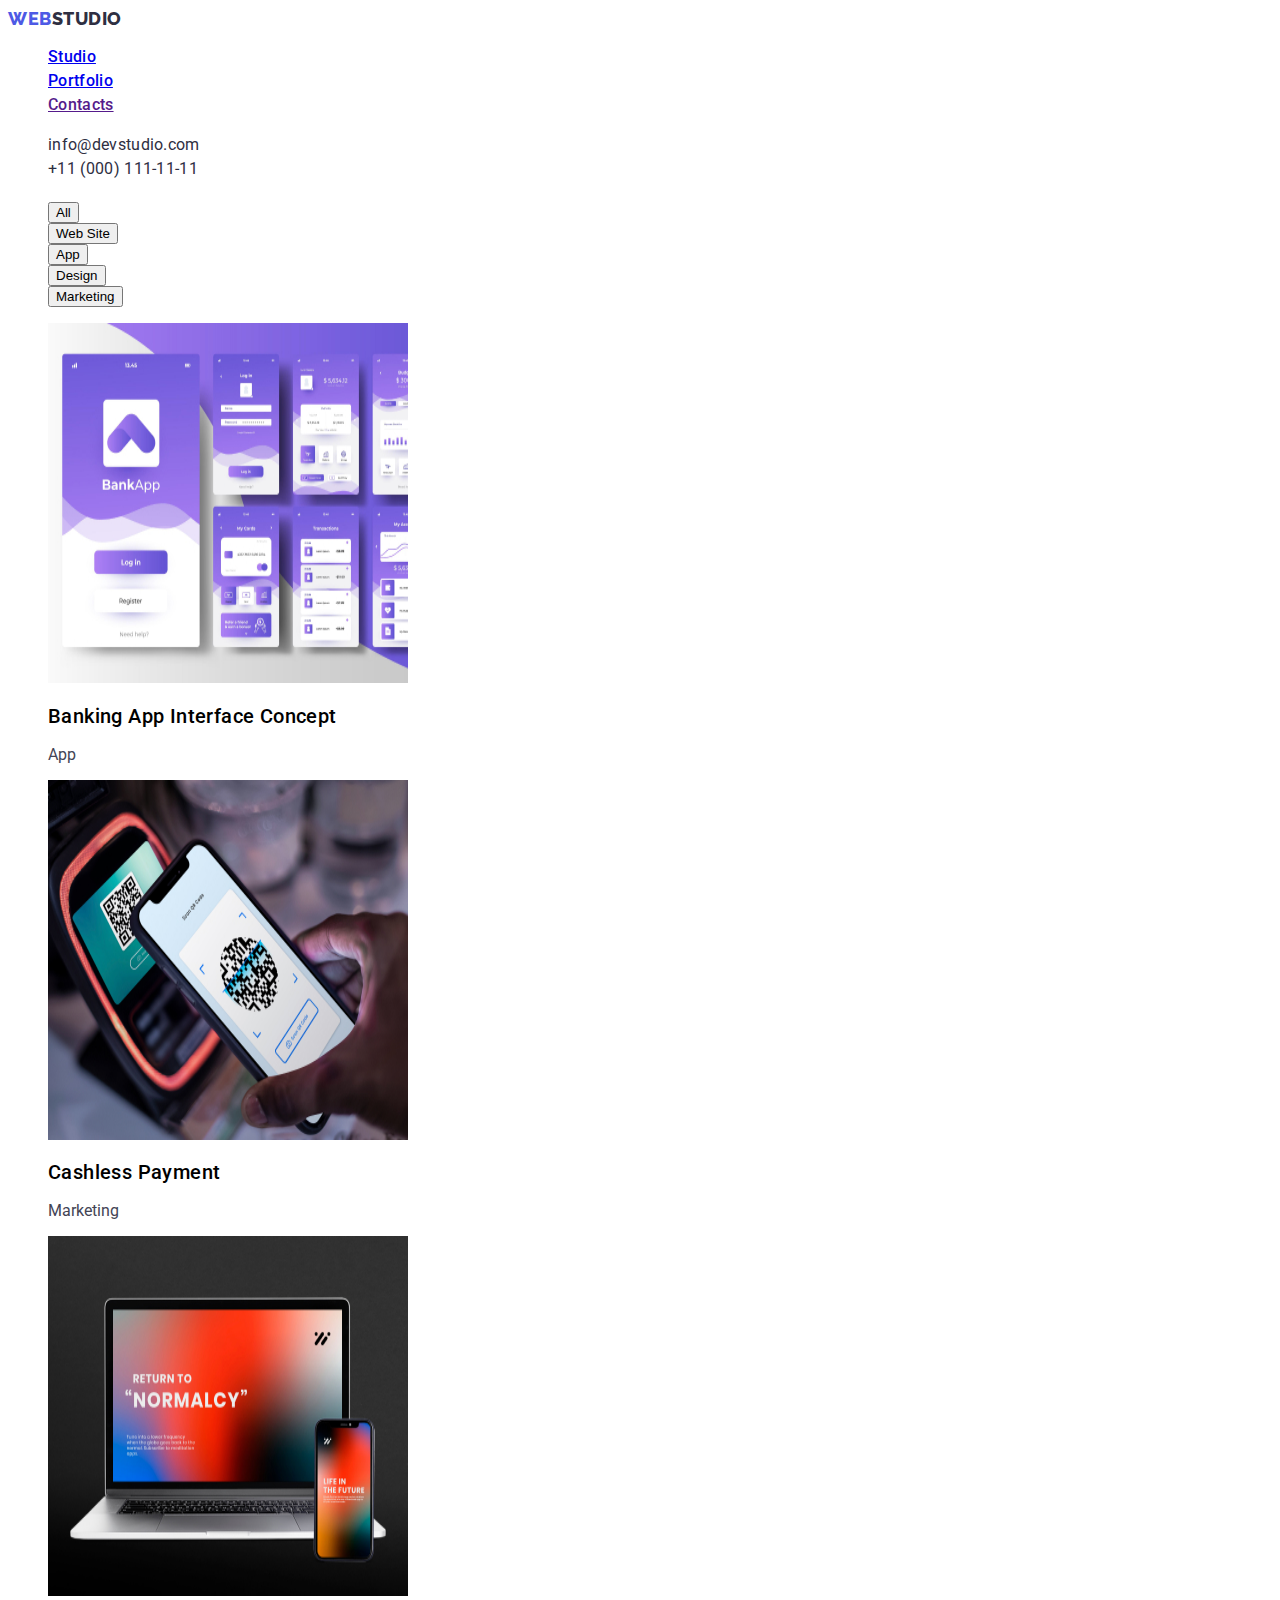
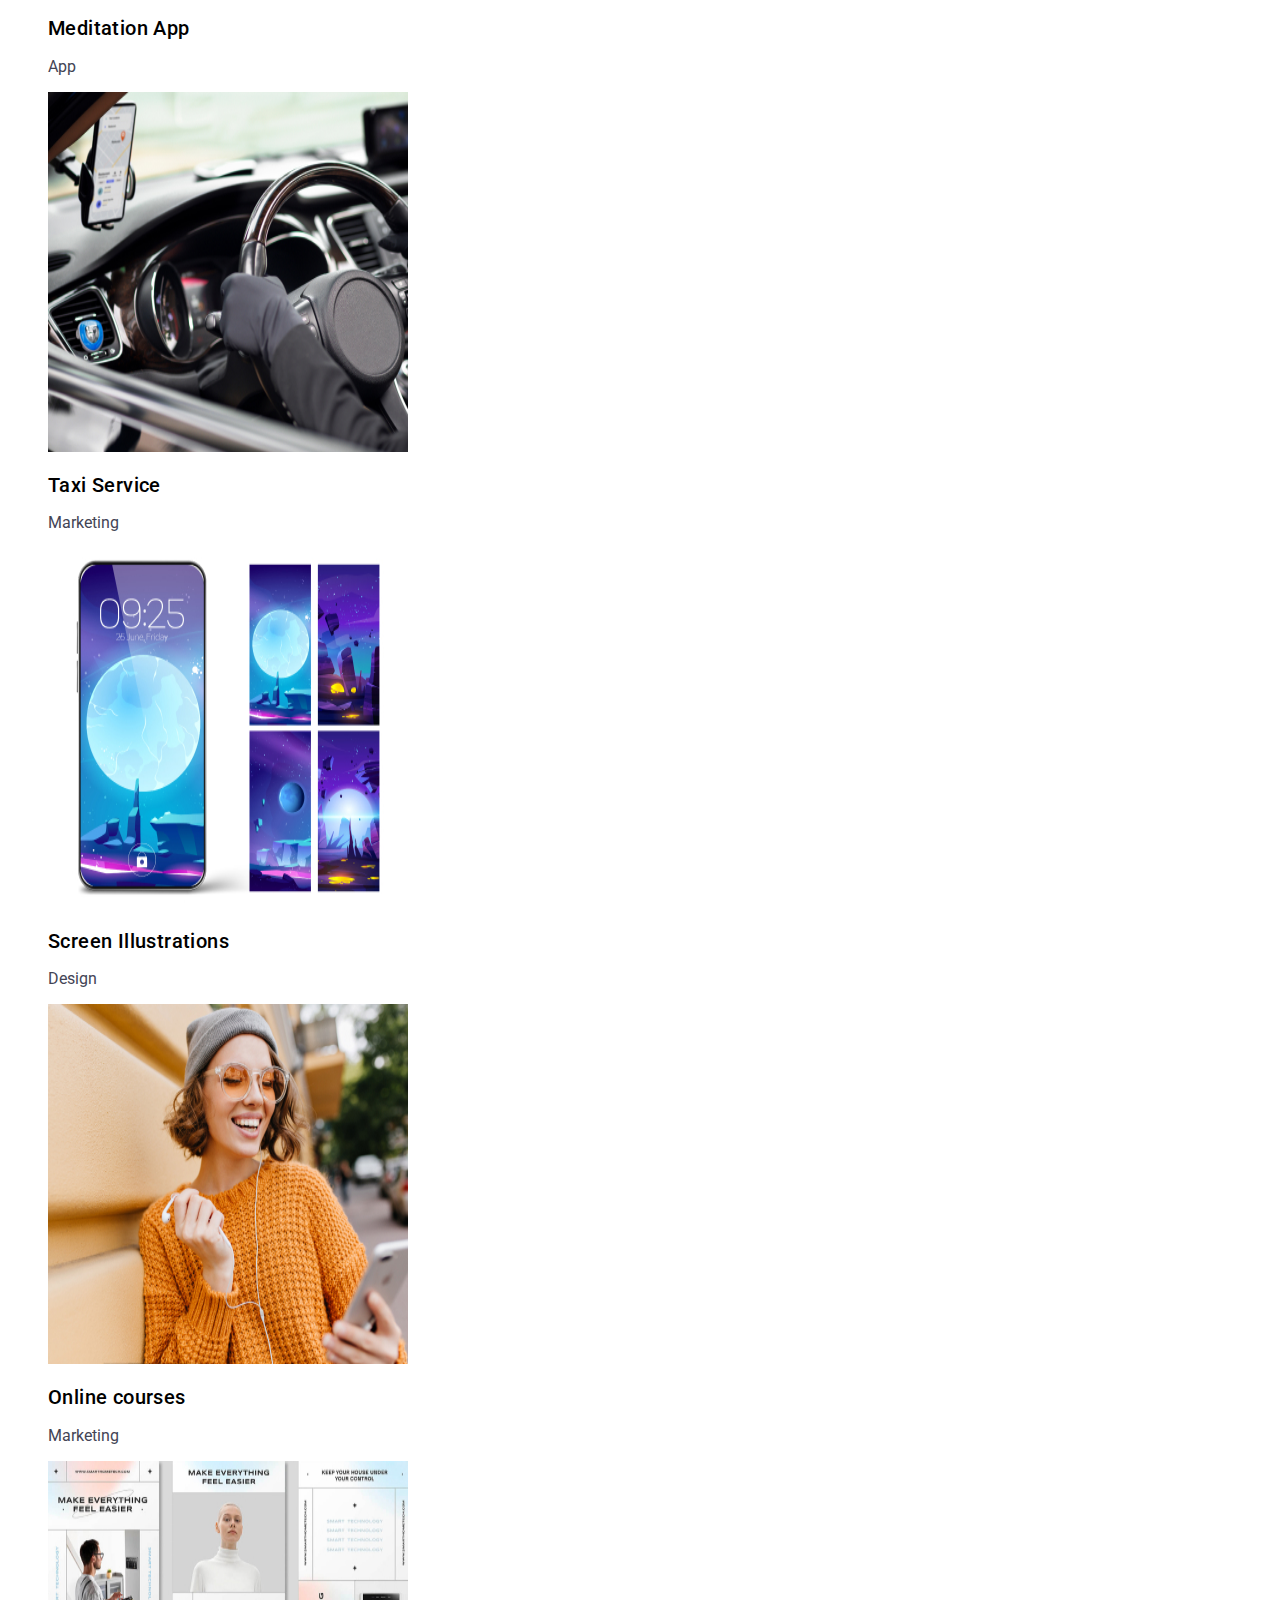
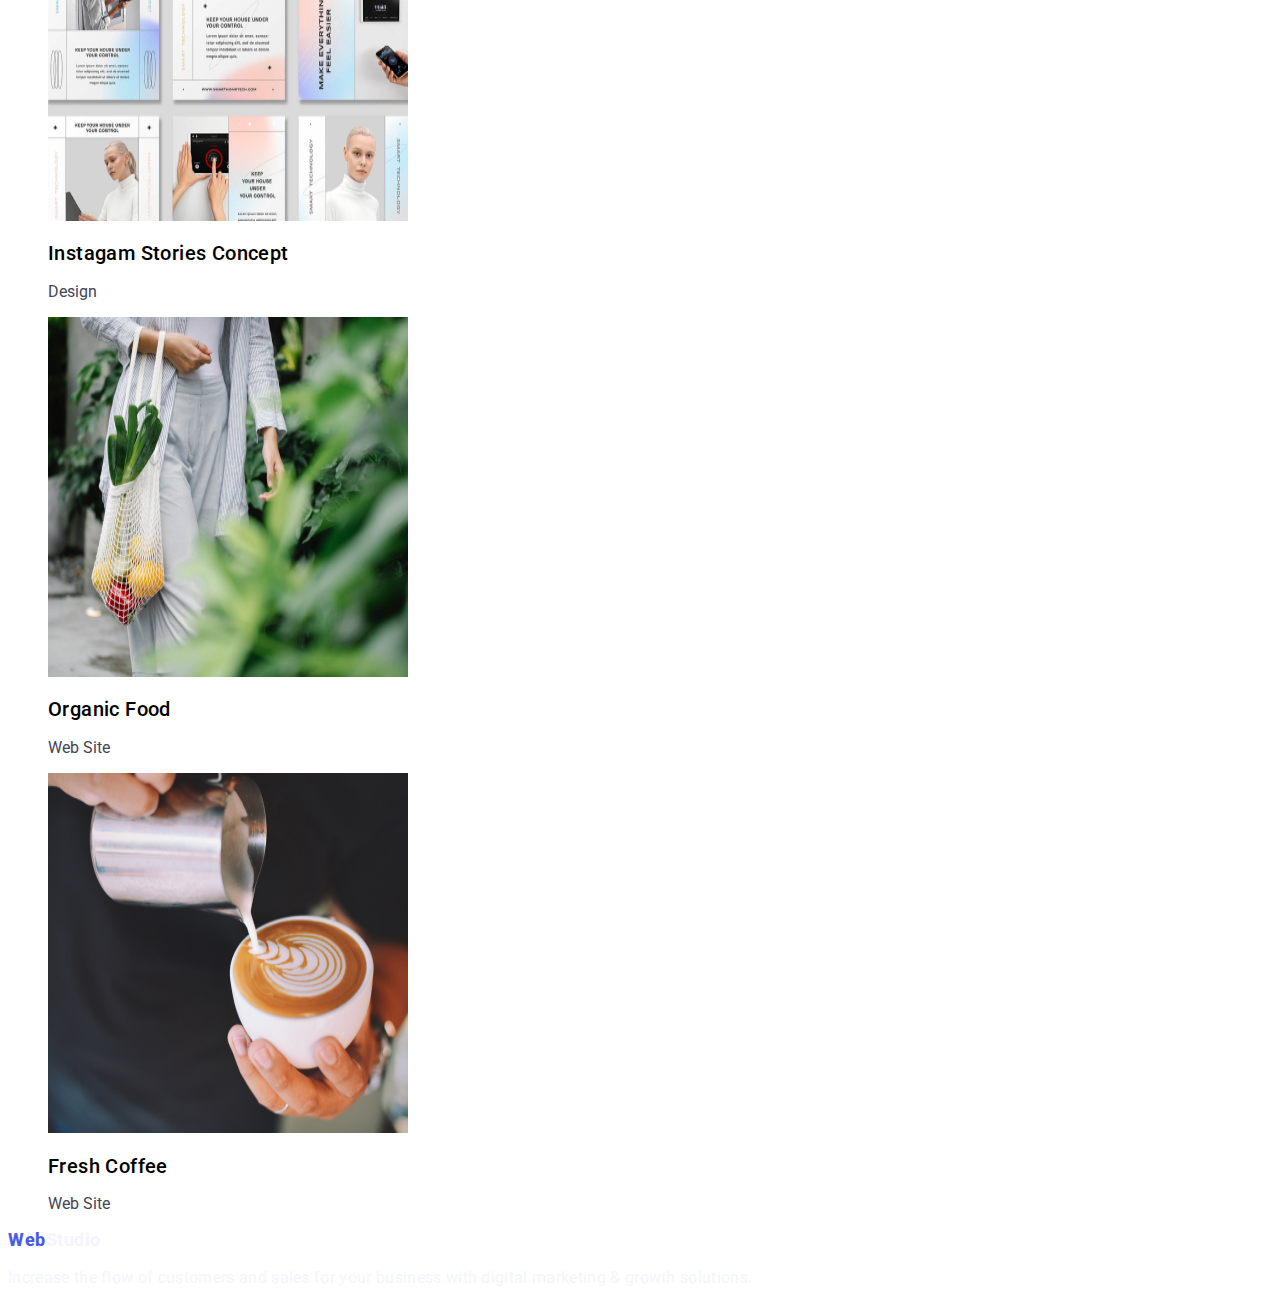
==== portfolio.html @ d0e74f00 "update again" ====
<!DOCTYPE html>
<html lang="en">
  <head>
    <meta charset="UTF-8" />
    <meta http-equiv="X-UA-Compatible" content="IE=edge" />
    <meta name="viewport" content="width=device-width, initial-scale=1.0" />
    <link rel="preconnect" href="https://fonts.googleapis.com" />
    <link rel="preconnect" href="https://fonts.gstatic.com" crossorigin />
    <link rel="preconnect" href="https://fonts.googleapis.com" />
    <link rel="preconnect" href="https://fonts.gstatic.com" crossorigin />
    <link
      href="https://fonts.googleapis.com/css2?family=Raleway:wght@800&family=Roboto:wght@400;500;700&display=swap"
      rel="stylesheet"
    />
    <title>Portfolio</title>
    <link rel="stylesheet" href="./css/styles.css" />
  </head>
  <body>
    <header class="header">
      <nav class="header-navigation-list">
        <a href="./index.html" class="header-logo link"
          >Web<span class="header-logo-web">Studio</span></a
        >
        <ul class="header-menu list">
          <li class="header-menu-item">
            <a class="header-menu-item list" href="./index.html">Studio</a>
          </li>
          <li class="header-menu-item">
            <a class="header-menu-item list" href="./portfolio.html"
              >Portfolio</a
            >
          </li>
          <li class="header-menu-item">
            <a class="header-menu-item list" href="">Contacts</a>
          </li>
        </ul>
      </nav>
      <address class="header-contacts">
        <ul class="header-contacts-item list">
          <li>
            <a
              class="header-contacts-link link"
              href="mailto:info@devstudio.com"
              >info@devstudio.com</a
            >
          </li>
          <li>
            <a class="header-contacts-link link" href="tel:+110001111111"
              >+11 (000) 111-11-11</a
            >
          </li>
        </ul>
      </address>
    </header>

    <main>
      <section>
        <h1 class="filter-title"></h1>
        <ul class="filter-list list">
          <li><button type="button" class="button">All</button></li>
          <li><button type="button" class="button">Web Site</button></li>
          <li><button type="button" class="button">App</button></li>
          <li><button type="button" class="button">Design</button></li>
          <li><button type="button" class="button">Marketing</button></li>
        </ul>
        <ul class="portfolio-list list">
          <li class="portfolio-item">
            <a href="" class="link"></a>
            <img
              src="./images/portfolio_1.jpg"
              alt="Open pages of the bank's app"
              width="360"
              height="360"
              class="portfolio-img"
            />
            <h2 class="portfolio-name">Banking App Interface Concept</h2>
            <p class="portfolio-type">App</p>
          </li>
          <li class="portfolio-item">
            <a href="" class="link"></a>
            <img
              src="./images/portfolio_2.jpg"
              alt="Pay by phone via QR code"
              width="360"
              height="360"
              class="portfolio-img"
            />
            <h2 class="portfolio-name">Cashless Payment</h2>
            <p class="portfolio-type">Marketing</p>
          </li>
          <li class="portfolio-item">
            <a href="" class="link"></a>
            <img
              src="./images/portfolio_3.jpg"
              alt="Open website on a computer and app"
              width="360"
              height="360"
              class="portfolio-img"
            />
            <h2 class="portfolio-name">Meditation App</h2>
            <p class="portfolio-type">App</p>
          </li>
          <li class="portfolio-item">
            <a href="" class="link"></a>
            <img
              src="./images/portfolio_4.jpg"
              alt="Using app at the taxi"
              width="360"
              height="360"
              class="portfolio-img"
            />
            <h2 class="portfolio-name">Taxi Service</h2>
            <p class="portfolio-type">Marketing</p>
          </li>
          <li class="portfolio-item">
            <a href="" class="link"></a>
            <img
              src="./images/portfolio_5.jpg"
              alt="Mobile screen illustrations "
              width="360"
              height="360"
              class="portfolio-img"
            />
            <h2 class="portfolio-name">Screen Illustrations</h2>
            <p class="portfolio-type">Design</p>
          </li>
          <li class="portfolio-item">
            <a href="" class="link"></a>
            <img
              src="./images/portfolio_6.jpg"
              alt="The girl studies online"
              width="360"
              height="360"
              class="portfolio-img"
            />
            <h2 class="portfolio-name">Online courses</h2>
            <p class="portfolio-type">Marketing</p>
          </li>
          <li class="portfolio-item">
            <a href="" class="link"></a>
            <img
              src="./images/portfolio_7.jpg"
              alt="Instagram"
              width="360"
              height="360"
              class="portfolio-img"
            />
            <h2 class="portfolio-name">Instagam Stories Concept</h2>
            <p class="portfolio-type">Design</p>
          </li>
          <li class="portfolio-item">
            <a href="" class="link"></a>
            <img
              src="./images/portfolio_8.jpg"
              alt="Girl with food"
              width="360"
              height="360"
              class="portfolio-img"
            />
            <h2 class="portfolio-name">Organic Food</h2>
            <p class="portfolio-type">Web Site</p>
          </li>
          <li class="portfolio-item">
            <a href="" class="link"></a>
            <img
              src="./images/portfolio_9.jpg"
              alt="Coffee"
              width="360"
              height="360"
              class="portfolio-img"
            />
            <h2 class="portfolio-name">Fresh Coffee</h2>
            <p class="portfolio-type">Web Site</p>
          </li>
        </ul>
      </section>
    </main>

    <footer class="footer">
      <a href="./index.html" class="footer-logo link"
        >Web<span class="footer-logo-web">Studio</span></a
      >
      <p class="footer-text">
        Increase the flow of customers and sales for your business with digital
        marketing & growth solutions.
      </p>
    </footer>
  </body>
</html>
---- css/styles.css ----
:root {
  --dark-color: #2e2f42;
  --text-color: #434455;
  --third-title-color: #f4f4fd;
  --primary-brand-color: #4d5ae5;
  --white-background-color: #ffffff;
  --logo-style: "Raleway", sans-serif;
}

body {
  font-family: "Roboto", sans-serif;
  color: var(--secondary-title-color);
  background-color: var(--white-background-colorbackground-color);
}

ul {
  list-style-type: none;
}

.link {
  text-decoration: none;
}
.list {
  list-style-type: none;
}
/*-------------Header-----------*/

.header-logo {
  font-family: var(--logo-style);
  font-weight: 800;
  font-size: 18px;
  line-height: 1.17;
  letter-spacing: 0.03em;
  text-transform: uppercase;
  color: var(--primary-brand-color);
}

.header-logo-web {
  color: var(--dark-color);
}

.header-contacts {
  font-style: normal;
}

.header-menu {
  font-weight: 500;
  font-size: 16px;
  line-height: 1.5;
  letter-spacing: 0.02em;
  color: var(--dark-color);
}

.header-menu-link {
  font-weight: 500;
  font-size: 16px;
  line-height: 1.5;
  letter-spacing: 0.02em;
  color: var(--main-title-color);
}

.header-menu-link:is(:hover, :focus) {
  color: var(--dark-color);
}

.header-contacts-item {
  font-size: 16px;
  line-height: 1.5;
  letter-spacing: 0.02em;
  color: var(--dark-color);
}

.header-contacts-link {
  color: var(--dark-color);
}

/*----------------Hero-----------------*/

.hero-title {
  font-weight: 700;
  font-size: 56px;
  line-height: 1.07;
  letter-spacing: 0.02em;
  color: var(--white-background-color);
}

.hero-btn {
  button:is(:hover, :focus, :active) {
    font-family: inherit;
    font-style: normal;
    font-weight: 700;
    font-size: 56px;
    line-height: 1.07;
    color: var(--white--background-color);
    letter-spacing: 0.02em;
    cursor: pointer;
  }
}

/*----------------Business-----------------*/

.business-info-strategy {
  font-weight: 500;
  font-size: 20px;
  line-height: 1.2;
  letter-spacing: 0.02em;
  color: var(--dark-color);
}

.business-info-idea {
  font-weight: 400;
  font-size: 16px;
  line-height: 1.5;
  letter-spacing: 0.02em;
  color: var(--text-color);
}

/*------------------Our job------------------*/
.our-job-title {
  font-weight: 700;
  font-size: 36px;
  line-height: 1.1;
  letter-spacing: 0.02em;
  color: var(--dark-color);
}

/*-----------------Team------------------*/

.team-title {
  font-weight: 700;
  font-size: 36px;
  line-height: 1.1;
  letter-spacing: 0.02em;
  color: var(--dark-color);
}

.team-title-list {
}

.team-title-item {
}
/*-----------------Employee---------------*/

.employee {
  font-weight: 500;
  font-size: 20px;
  line-height: 1.2;
  letter-spacing: 0.02em;
  color: var(--dark-color);
}

.employee-job-title {
  font-weight: 400;
  font-size: 16px;
  line-height: 1.5;
  letter-spacing: 0.02em;
  color: var(--text-color);
}

/*----------------Footer--------------*/

.footer {
  background: var(--main-title-color);
}

.footer-logo {
  font-weight: 800;
  font-size: 18px;
  line-height: 1.17;
  letter-spacing: 0.03em;
  color: var(--primary-brand-color);
}
.footer-logo-web {
  font-weight: 800;
  font-size: 18px;
  line-height: 1.17;
  letter-spacing: 0.03em;
  color: var(--third-title-color);
}
.footer-text {
  font-family: inherit;
  font-style: normal;
  font-weight: 400;
  font-size: 16px;
  line-height: 1.5;
  letter-spacing: 0.02em;
  color: var(--third-title-color);
}

/* -------------Main-----------*/

.button:is(:hover, :focus, :active) {
  font-family: inherit;
  font-style: normal;
  font-weight: 500;
  font-size: 16px;
  line-height: 1.5;
  color: var(--secondary-title-color);
  cursor: pointer;
}

.portfolio-name {
  font-weight: 500;
  font-size: 20px;
  line-height: 1.2;
  letter-spacing: 0.02em;
  color: var(--main-title-color);
}

.portfolio-type {
  color: #434455;
}
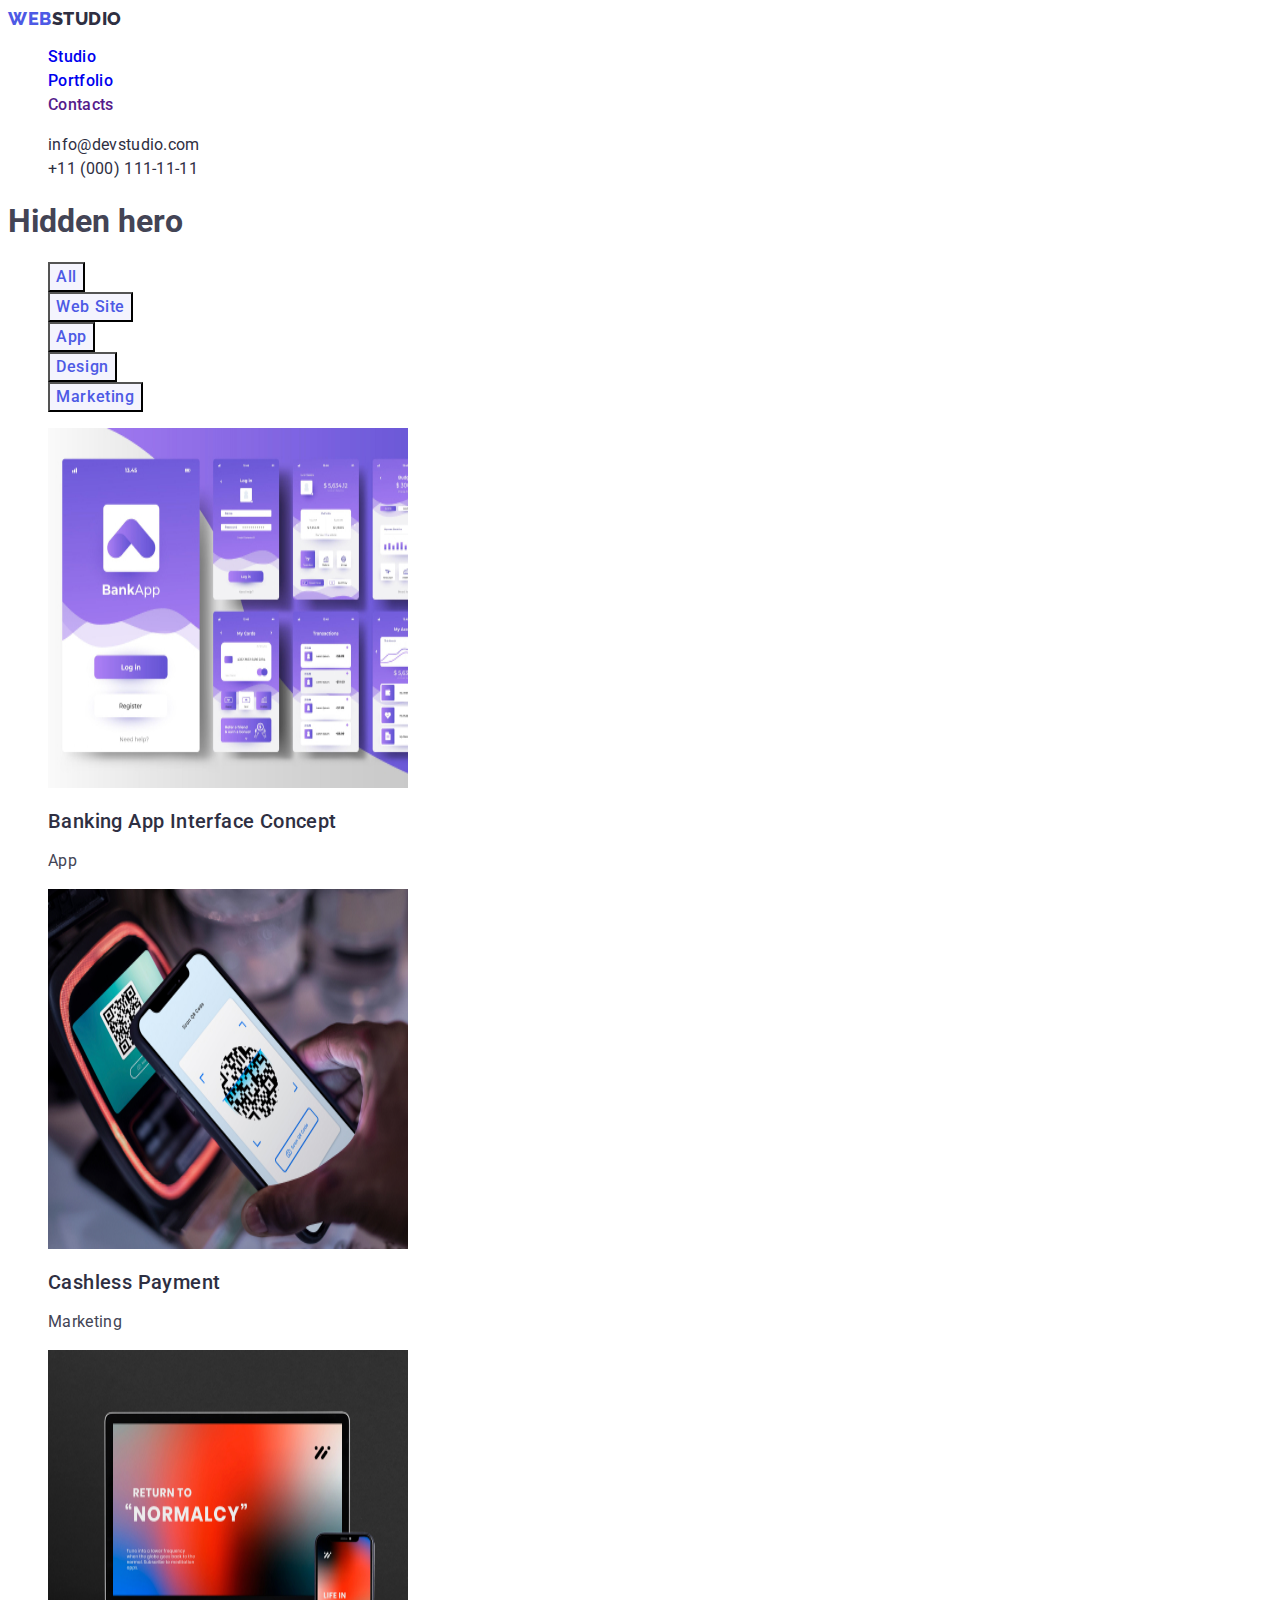
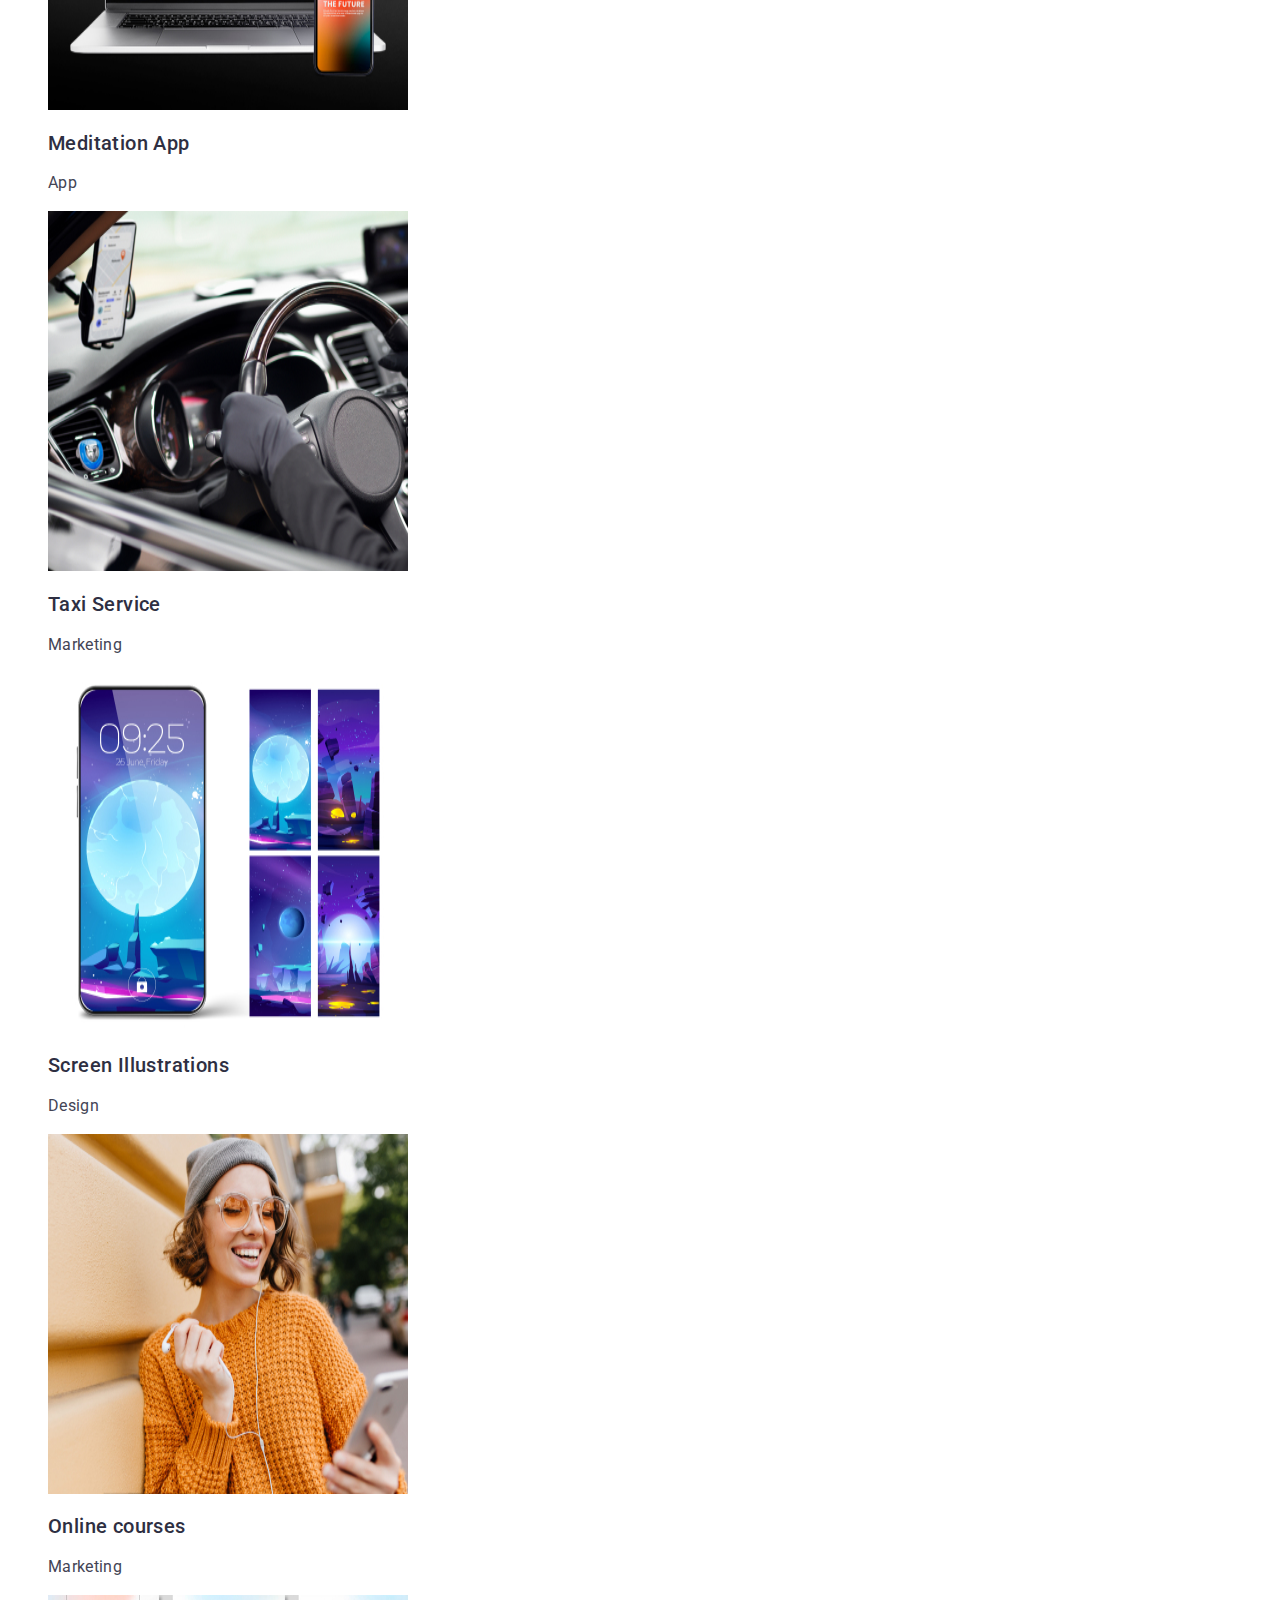
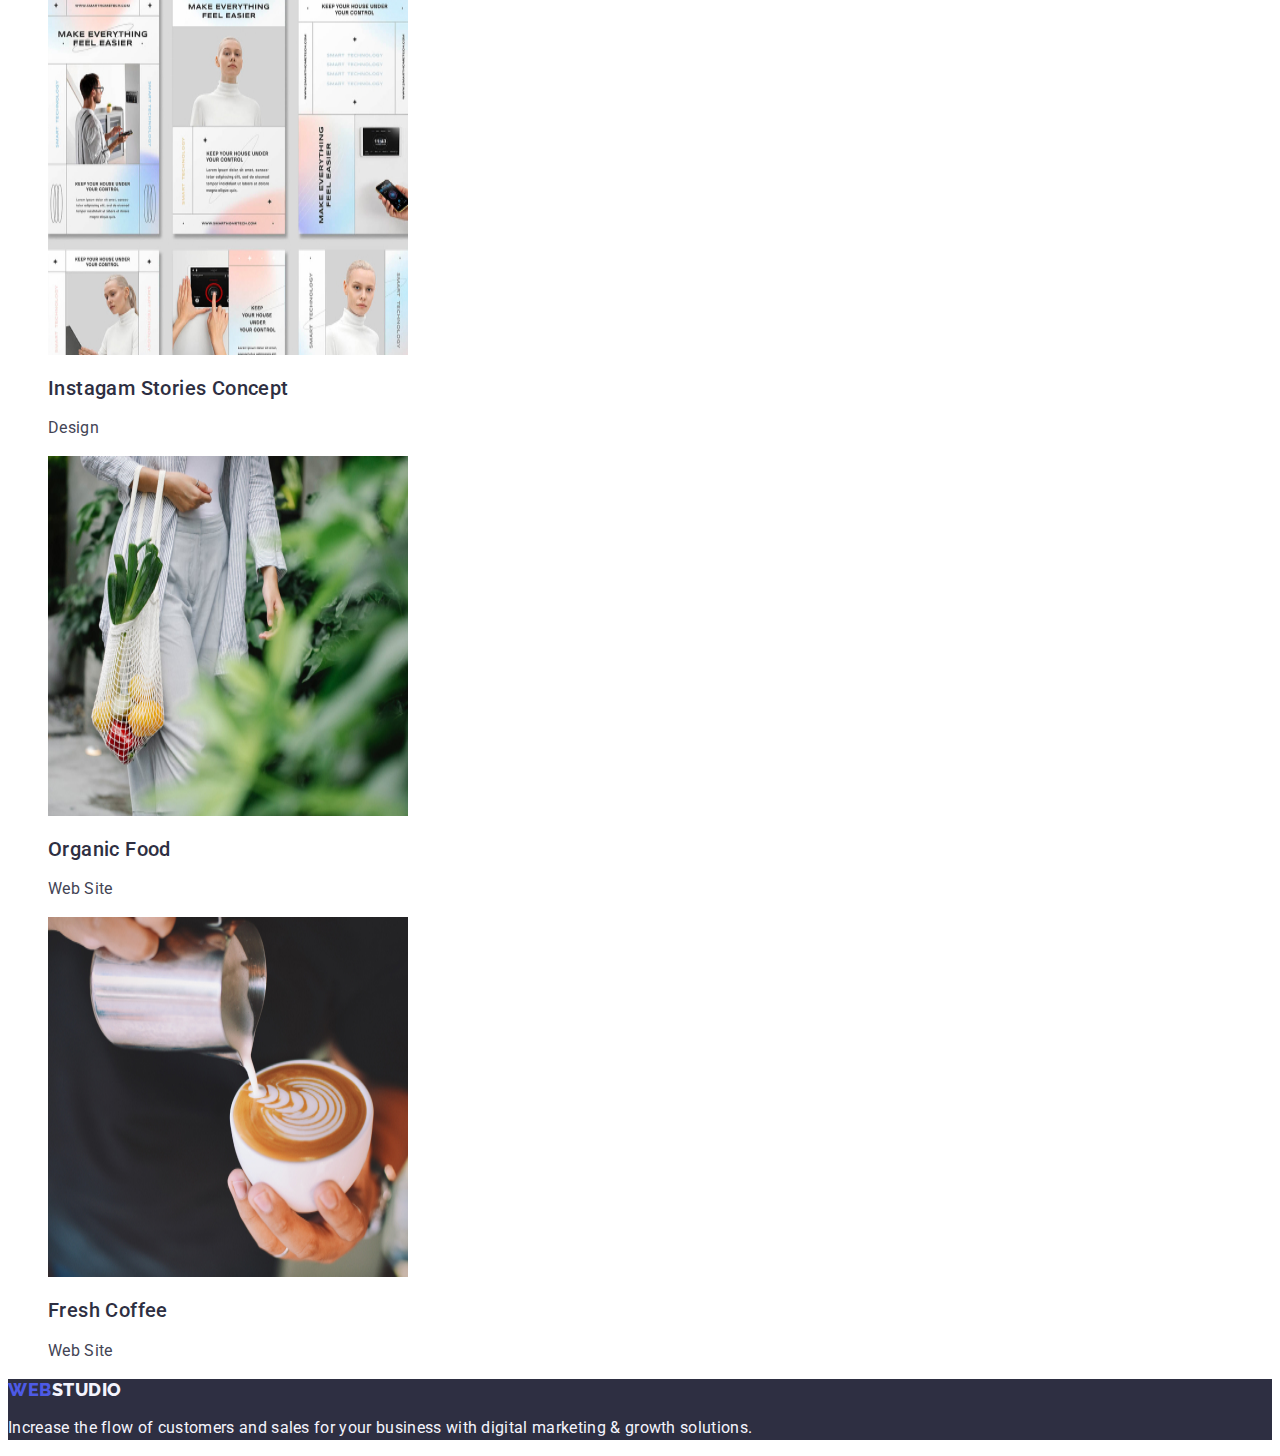
==== commit a73c1478: "update" ====
--- a/portfolio.html
+++ b/portfolio.html
@@ -23,15 +23,15 @@
         >
         <ul class="header-menu list">
           <li class="header-menu-item">
-            <a class="header-menu-item list" href="./index.html">Studio</a>
+            <a class="header-menu-item link" href="./index.html">Studio</a>
           </li>
           <li class="header-menu-item">
-            <a class="header-menu-item list" href="./portfolio.html"
+            <a class="header-menu-item link" href="./portfolio.html"
               >Portfolio</a
             >
           </li>
           <li class="header-menu-item">
-            <a class="header-menu-item list" href="">Contacts</a>
+            <a class="header-menu-item link" href="">Contacts</a>
           </li>
         </ul>
       </nav>
@@ -55,7 +55,7 @@
 
     <main>
       <section>
-        <h1 class="filter-title"></h1>
+        <h1 class="filter-title">Hidden hero</h1>
         <ul class="filter-list list">
           <li><button type="button" class="button">All</button></li>
           <li><button type="button" class="button">Web Site</button></li>
--- a/css/styles.css
+++ b/css/styles.css
@@ -5,12 +5,13 @@
   --primary-brand-color: #4d5ae5;
   --white-background-color: #ffffff;
   --logo-style: "Raleway", sans-serif;
+  --pressed-state: #404bbf;
 }
 
 body {
   font-family: "Roboto", sans-serif;
-  color: var(--secondary-title-color);
-  background-color: var(--white-background-colorbackground-color);
+  color: var(--text-color);
+  background-color: var(--white-background-color);
 }
 
 ul {
@@ -48,7 +49,7 @@
   font-size: 16px;
   line-height: 1.5;
   letter-spacing: 0.02em;
-  color: var(--dark-color);
+  color: var(--text-color);
 }
 
 .header-menu-link {
@@ -57,10 +58,11 @@
   line-height: 1.5;
   letter-spacing: 0.02em;
   color: var(--main-title-color);
+  text-decoration: none;
 }
 
 .header-menu-link:is(:hover, :focus) {
-  color: var(--dark-color);
+  color: var(--pressed-state);
 }
 
 .header-contacts-item {
@@ -81,20 +83,24 @@
   font-size: 56px;
   line-height: 1.07;
   letter-spacing: 0.02em;
-  color: var(--white-background-color);
+  color: var(--dark-color);
+  text-align: center;
 }
 
 .hero-btn {
-  button:is(:hover, :focus, :active) {
-    font-family: inherit;
-    font-style: normal;
-    font-weight: 700;
-    font-size: 56px;
-    line-height: 1.07;
-    color: var(--white--background-color);
-    letter-spacing: 0.02em;
-    cursor: pointer;
-  }
+  font-family: inherit;
+  font-style: normal;
+  font-weight: 500;
+  font-size: 16px;
+  line-height: 1.5;
+  color: var(--white--background-color);
+  letter-spacing: 0.04em;
+  cursor: pointer;
+  background-color: var(--primary-brand-color);
+}
+
+.hero-btnbutton:is(:hover, :focus, :active) {
+  color: var(--pressed-state);
 }
 
 /*----------------Business-----------------*/
@@ -122,19 +128,28 @@
   line-height: 1.1;
   letter-spacing: 0.02em;
   color: var(--dark-color);
+  text-align: center;
+  text-transform: capitalize;
 }
 
 /*-----------------Team------------------*/
+
+.team {
+  background-color: var(--third-title-color);
+}
 
 .team-title {
   font-weight: 700;
   font-size: 36px;
-  line-height: 1.1;
-  letter-spacing: 0.02em;
-  color: var(--dark-color);
+  line-height: 1.11;
+  letter-spacing: 0.02em;
+  color: var(--dark-color);
+  text-align: center;
+  text-transform: capitalize;
 }
 
 .team-title-list {
+  background-color: var(--white-background-color);
 }
 
 .team-title-item {
@@ -160,15 +175,17 @@
 /*----------------Footer--------------*/
 
 .footer {
-  background: var(--main-title-color);
+  background: var(--dark-color);
 }
 
 .footer-logo {
+  font-family: "Raleway", sans-serif;
   font-weight: 800;
   font-size: 18px;
   line-height: 1.17;
   letter-spacing: 0.03em;
   color: var(--primary-brand-color);
+  text-transform: uppercase;
 }
 .footer-logo-web {
   font-weight: 800;
@@ -189,14 +206,21 @@
 
 /* -------------Main-----------*/
 
+.button {
+  font-family: inherit;
+  font-style: normal;
+  font-weight: 500;
+  font-size: 16px;
+  line-height: 1.5;
+  letter-spacing: 0.04em;
+  color: var(--primary-brand-color);
+  cursor: pointer;
+  background-color: var(--third-title-color);
+}
+
 .button:is(:hover, :focus, :active) {
-  font-family: inherit;
-  font-style: normal;
-  font-weight: 500;
-  font-size: 16px;
-  line-height: 1.5;
-  color: var(--secondary-title-color);
-  cursor: pointer;
+  color: var(--white-background-color);
+  background-color: var(--pressed-state);
 }
 
 .portfolio-name {
@@ -204,9 +228,12 @@
   font-size: 20px;
   line-height: 1.2;
   letter-spacing: 0.02em;
-  color: var(--main-title-color);
+  color: var(--dark-color);
 }
 
 .portfolio-type {
-  color: #434455;
-}
+  font-size: 16px;
+  line-height: 1.5;
+  letter-spacing: 0.02em;
+  color: var(--text-color);
+}
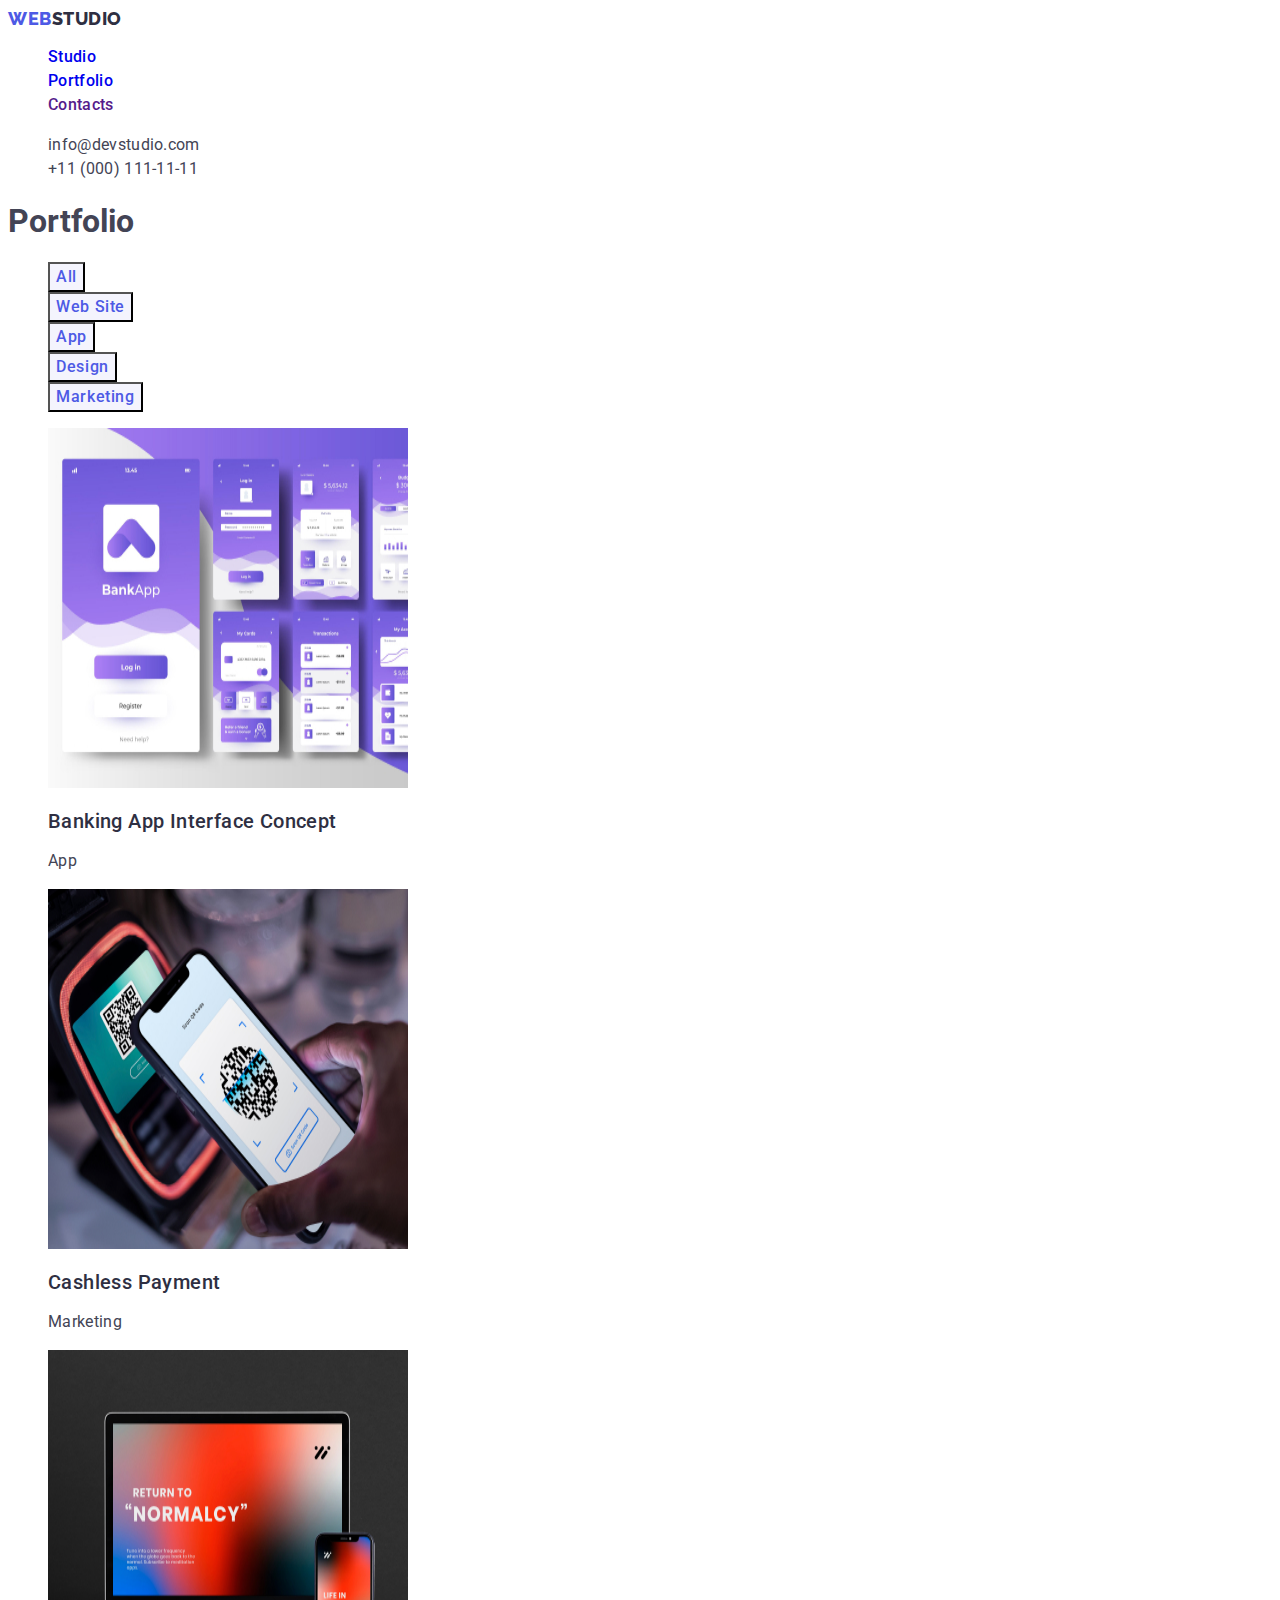
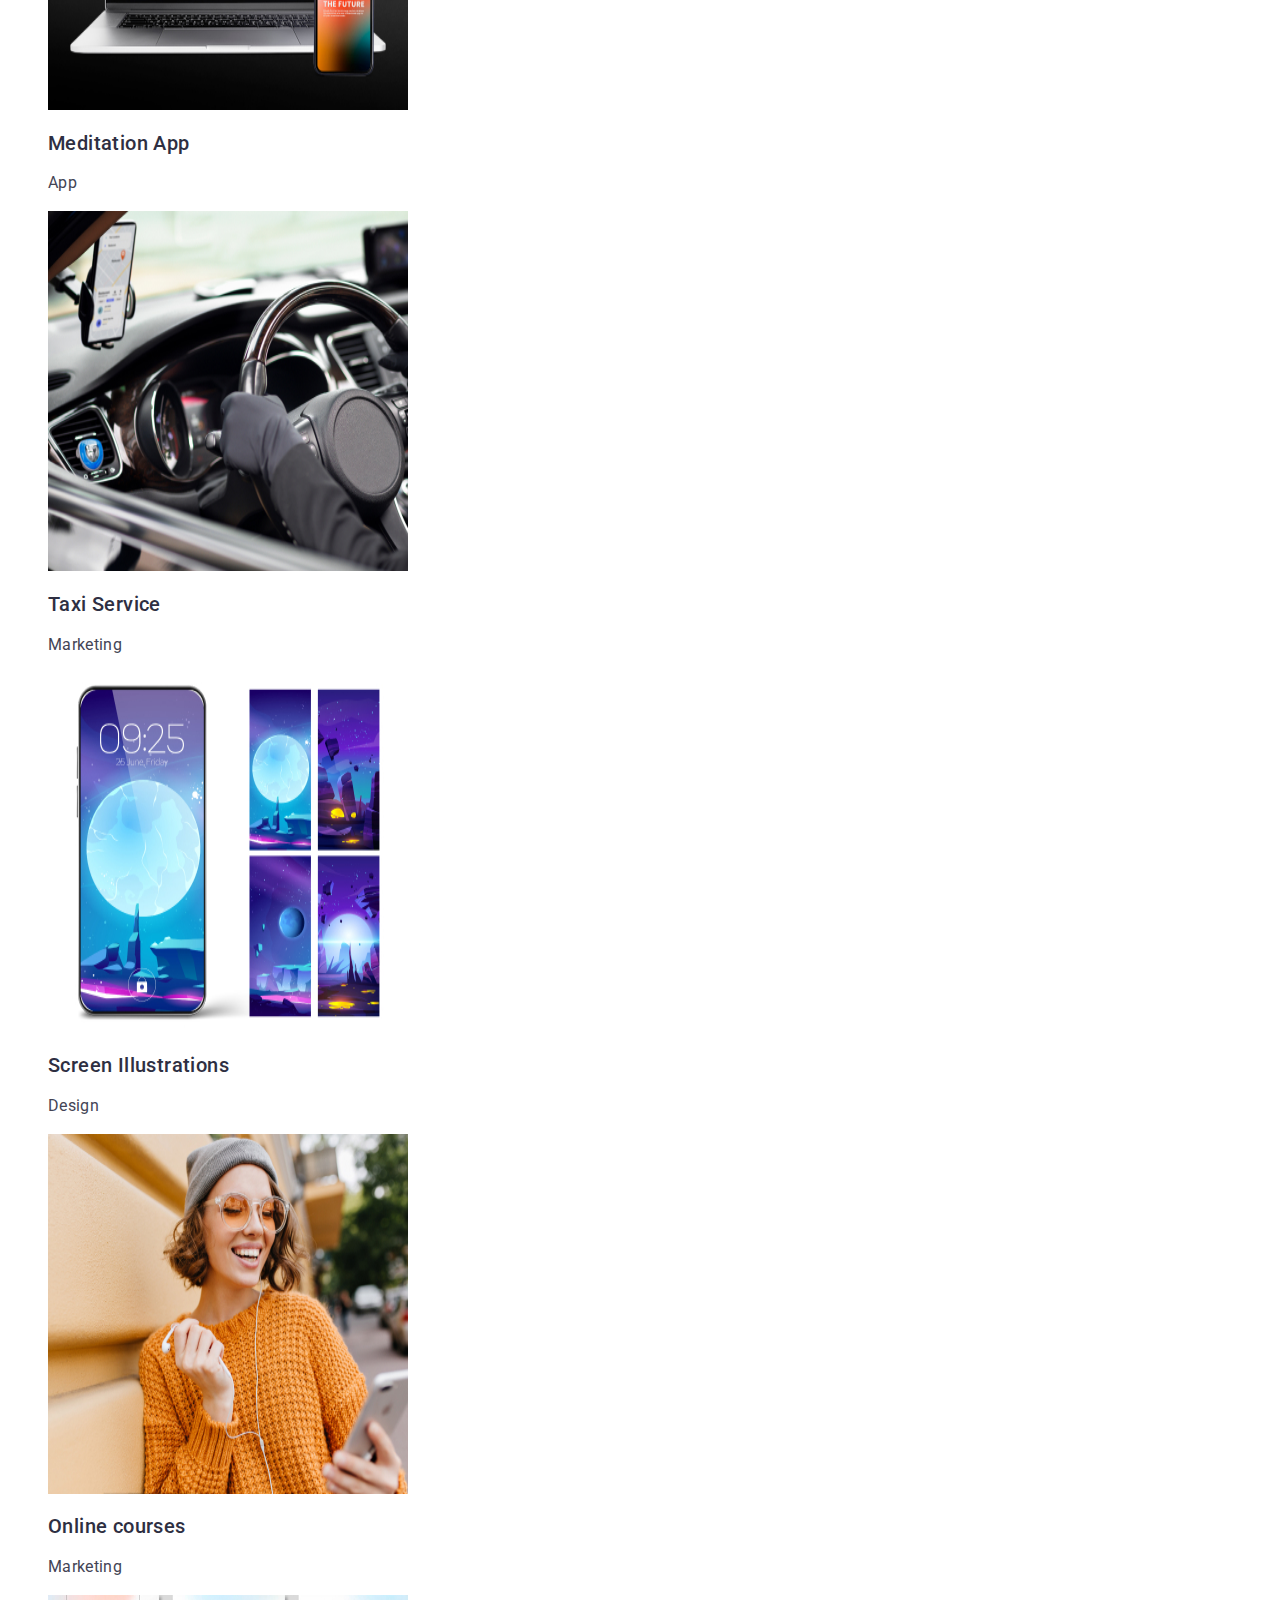
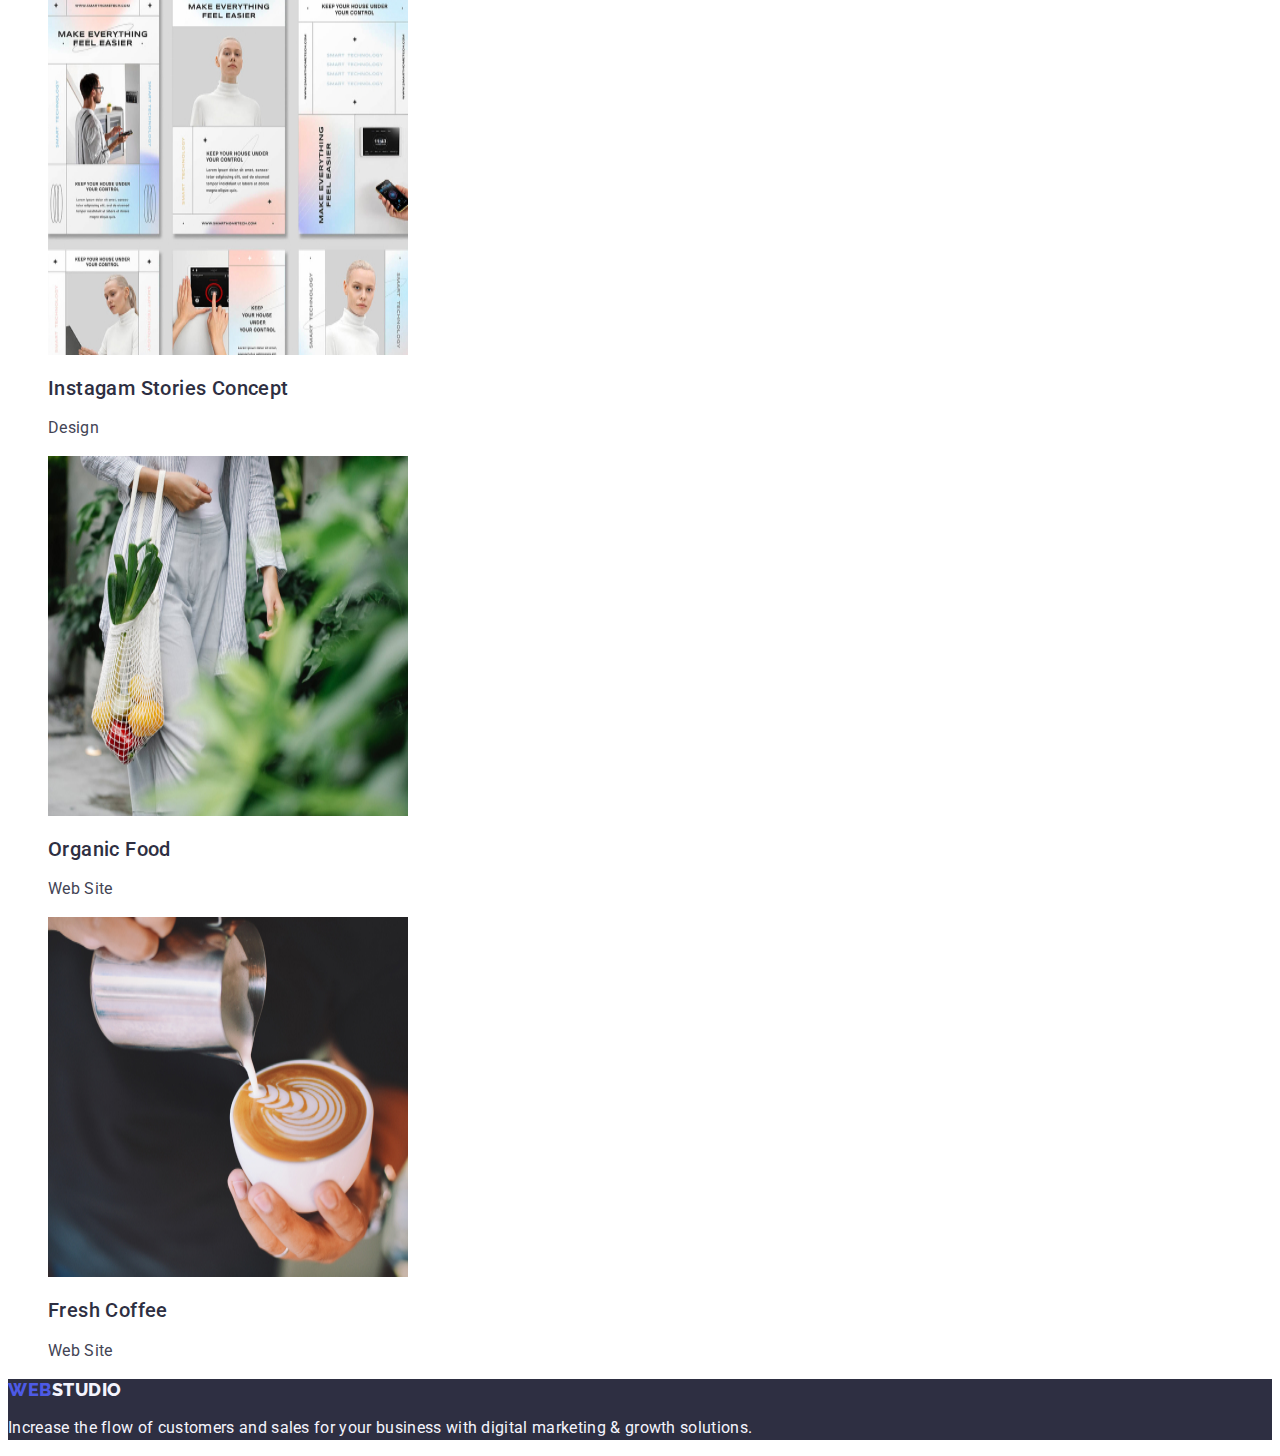
==== commit f598a53f: "update" ====
--- a/portfolio.html
+++ b/portfolio.html
@@ -55,7 +55,7 @@
 
     <main>
       <section>
-        <h1 class="filter-title">Hidden hero</h1>
+        <h1 class="filter-title">Portfolio</h1>
         <ul class="filter-list list">
           <li><button type="button" class="button">All</button></li>
           <li><button type="button" class="button">Web Site</button></li>
@@ -65,112 +65,121 @@
         </ul>
         <ul class="portfolio-list list">
           <li class="portfolio-item">
-            <a href="" class="link"></a>
-            <img
-              src="./images/portfolio_1.jpg"
-              alt="Open pages of the bank's app"
-              width="360"
-              height="360"
-              class="portfolio-img"
-            />
-            <h2 class="portfolio-name">Banking App Interface Concept</h2>
-            <p class="portfolio-type">App</p>
+            <a href="" class="link">
+              <img
+                src="./images/portfolio_1.jpg"
+                alt="Open pages of the bank's app"
+                width="360"
+                height="360"
+                class="portfolio-img"
+              />
+              <h2 class="portfolio-name">Banking App Interface Concept</h2>
+              <p class="portfolio-type">App</p>
+            </a>
           </li>
           <li class="portfolio-item">
-            <a href="" class="link"></a>
-            <img
-              src="./images/portfolio_2.jpg"
-              alt="Pay by phone via QR code"
-              width="360"
-              height="360"
-              class="portfolio-img"
-            />
-            <h2 class="portfolio-name">Cashless Payment</h2>
-            <p class="portfolio-type">Marketing</p>
+            <a href="" class="link">
+              <img
+                src="./images/portfolio_2.jpg"
+                alt="Pay by phone via QR code"
+                width="360"
+                height="360"
+                class="portfolio-img"
+              />
+              <h2 class="portfolio-name">Cashless Payment</h2>
+              <p class="portfolio-type">Marketing</p>
+            </a>
           </li>
           <li class="portfolio-item">
-            <a href="" class="link"></a>
-            <img
-              src="./images/portfolio_3.jpg"
-              alt="Open website on a computer and app"
-              width="360"
-              height="360"
-              class="portfolio-img"
-            />
-            <h2 class="portfolio-name">Meditation App</h2>
-            <p class="portfolio-type">App</p>
+            <a href="" class="link">
+              <img
+                src="./images/portfolio_3.jpg"
+                alt="Open website on a computer and app"
+                width="360"
+                height="360"
+                class="portfolio-img"
+              />
+              <h2 class="portfolio-name">Meditation App</h2>
+              <p class="portfolio-type">App</p>
+            </a>
           </li>
           <li class="portfolio-item">
-            <a href="" class="link"></a>
-            <img
-              src="./images/portfolio_4.jpg"
-              alt="Using app at the taxi"
-              width="360"
-              height="360"
-              class="portfolio-img"
-            />
-            <h2 class="portfolio-name">Taxi Service</h2>
-            <p class="portfolio-type">Marketing</p>
+            <a href="" class="link">
+              <img
+                src="./images/portfolio_4.jpg"
+                alt="Using app at the taxi"
+                width="360"
+                height="360"
+                class="portfolio-img"
+              />
+              <h2 class="portfolio-name">Taxi Service</h2>
+              <p class="portfolio-type">Marketing</p>
+            </a>
           </li>
           <li class="portfolio-item">
-            <a href="" class="link"></a>
-            <img
-              src="./images/portfolio_5.jpg"
-              alt="Mobile screen illustrations "
-              width="360"
-              height="360"
-              class="portfolio-img"
-            />
-            <h2 class="portfolio-name">Screen Illustrations</h2>
-            <p class="portfolio-type">Design</p>
+            <a href="" class="link">
+              <img
+                src="./images/portfolio_5.jpg"
+                alt="Mobile screen illustrations "
+                width="360"
+                height="360"
+                class="portfolio-img"
+              />
+              <h2 class="portfolio-name">Screen Illustrations</h2>
+              <p class="portfolio-type">Design</p>
+            </a>
           </li>
           <li class="portfolio-item">
-            <a href="" class="link"></a>
-            <img
-              src="./images/portfolio_6.jpg"
-              alt="The girl studies online"
-              width="360"
-              height="360"
-              class="portfolio-img"
-            />
-            <h2 class="portfolio-name">Online courses</h2>
-            <p class="portfolio-type">Marketing</p>
+            <a href="" class="link">
+              <img
+                src="./images/portfolio_6.jpg"
+                alt="The girl studies online"
+                width="360"
+                height="360"
+                class="portfolio-img"
+              />
+              <h2 class="portfolio-name">Online courses</h2>
+              <p class="portfolio-type">Marketing</p>
+            </a>
           </li>
           <li class="portfolio-item">
-            <a href="" class="link"></a>
-            <img
-              src="./images/portfolio_7.jpg"
-              alt="Instagram"
-              width="360"
-              height="360"
-              class="portfolio-img"
-            />
-            <h2 class="portfolio-name">Instagam Stories Concept</h2>
-            <p class="portfolio-type">Design</p>
+            <a href="" class="link">
+              <img
+                src="./images/portfolio_7.jpg"
+                alt="Instagram"
+                width="360"
+                height="360"
+                class="portfolio-img"
+              />
+              <h2 class="portfolio-name">Instagam Stories Concept</h2>
+              <p class="portfolio-type">Design</p>
+            </a>
           </li>
           <li class="portfolio-item">
-            <a href="" class="link"></a>
-            <img
-              src="./images/portfolio_8.jpg"
-              alt="Girl with food"
-              width="360"
-              height="360"
-              class="portfolio-img"
-            />
-            <h2 class="portfolio-name">Organic Food</h2>
-            <p class="portfolio-type">Web Site</p>
+            <a href="" class="link">
+              <img
+                src="./images/portfolio_8.jpg"
+                alt="Girl with food"
+                width="360"
+                height="360"
+                class="portfolio-img"
+              />
+              <h2 class="portfolio-name">Organic Food</h2>
+              <p class="portfolio-type">Web Site</p>
+            </a>
           </li>
           <li class="portfolio-item">
-            <a href="" class="link"></a>
-            <img
-              src="./images/portfolio_9.jpg"
-              alt="Coffee"
-              width="360"
-              height="360"
-              class="portfolio-img"
-            />
-            <h2 class="portfolio-name">Fresh Coffee</h2>
-            <p class="portfolio-type">Web Site</p>
+            <a href="" class="link">
+              <img
+                src="./images/portfolio_9.jpg"
+                alt="Coffee"
+                width="360"
+                height="360"
+                class="portfolio-img"
+              />
+              <h2 class="portfolio-name">Fresh Coffee</h2>
+              <p class="portfolio-type">Web Site</p>
+            </a>
           </li>
         </ul>
       </section>
--- a/css/styles.css
+++ b/css/styles.css
@@ -57,7 +57,7 @@
   font-size: 16px;
   line-height: 1.5;
   letter-spacing: 0.02em;
-  color: var(--main-title-color);
+  color: var(--dark-color);
   text-decoration: none;
 }
 
@@ -73,17 +73,21 @@
 }
 
 .header-contacts-link {
-  color: var(--dark-color);
+  color: var(--text-color);
 }
 
 /*----------------Hero-----------------*/
+
+.hero {
+  background-color: var(--dark-color);
+}
 
 .hero-title {
   font-weight: 700;
   font-size: 56px;
   line-height: 1.07;
   letter-spacing: 0.02em;
-  color: var(--dark-color);
+  color: var(--white-background-color);
   text-align: center;
 }
 
@@ -99,7 +103,7 @@
   background-color: var(--primary-brand-color);
 }
 
-.hero-btnbutton:is(:hover, :focus, :active) {
+.hero-btn:is(:hover, :focus, :active) {
   color: var(--pressed-state);
 }
 
@@ -125,7 +129,7 @@
 .our-job-title {
   font-weight: 700;
   font-size: 36px;
-  line-height: 1.1;
+  line-height: 1.11;
   letter-spacing: 0.02em;
   color: var(--dark-color);
   text-align: center;
@@ -148,12 +152,10 @@
   text-transform: capitalize;
 }
 
-.team-title-list {
+.team-title-item {
   background-color: var(--white-background-color);
 }
 
-.team-title-item {
-}
 /*-----------------Employee---------------*/
 
 .employee {
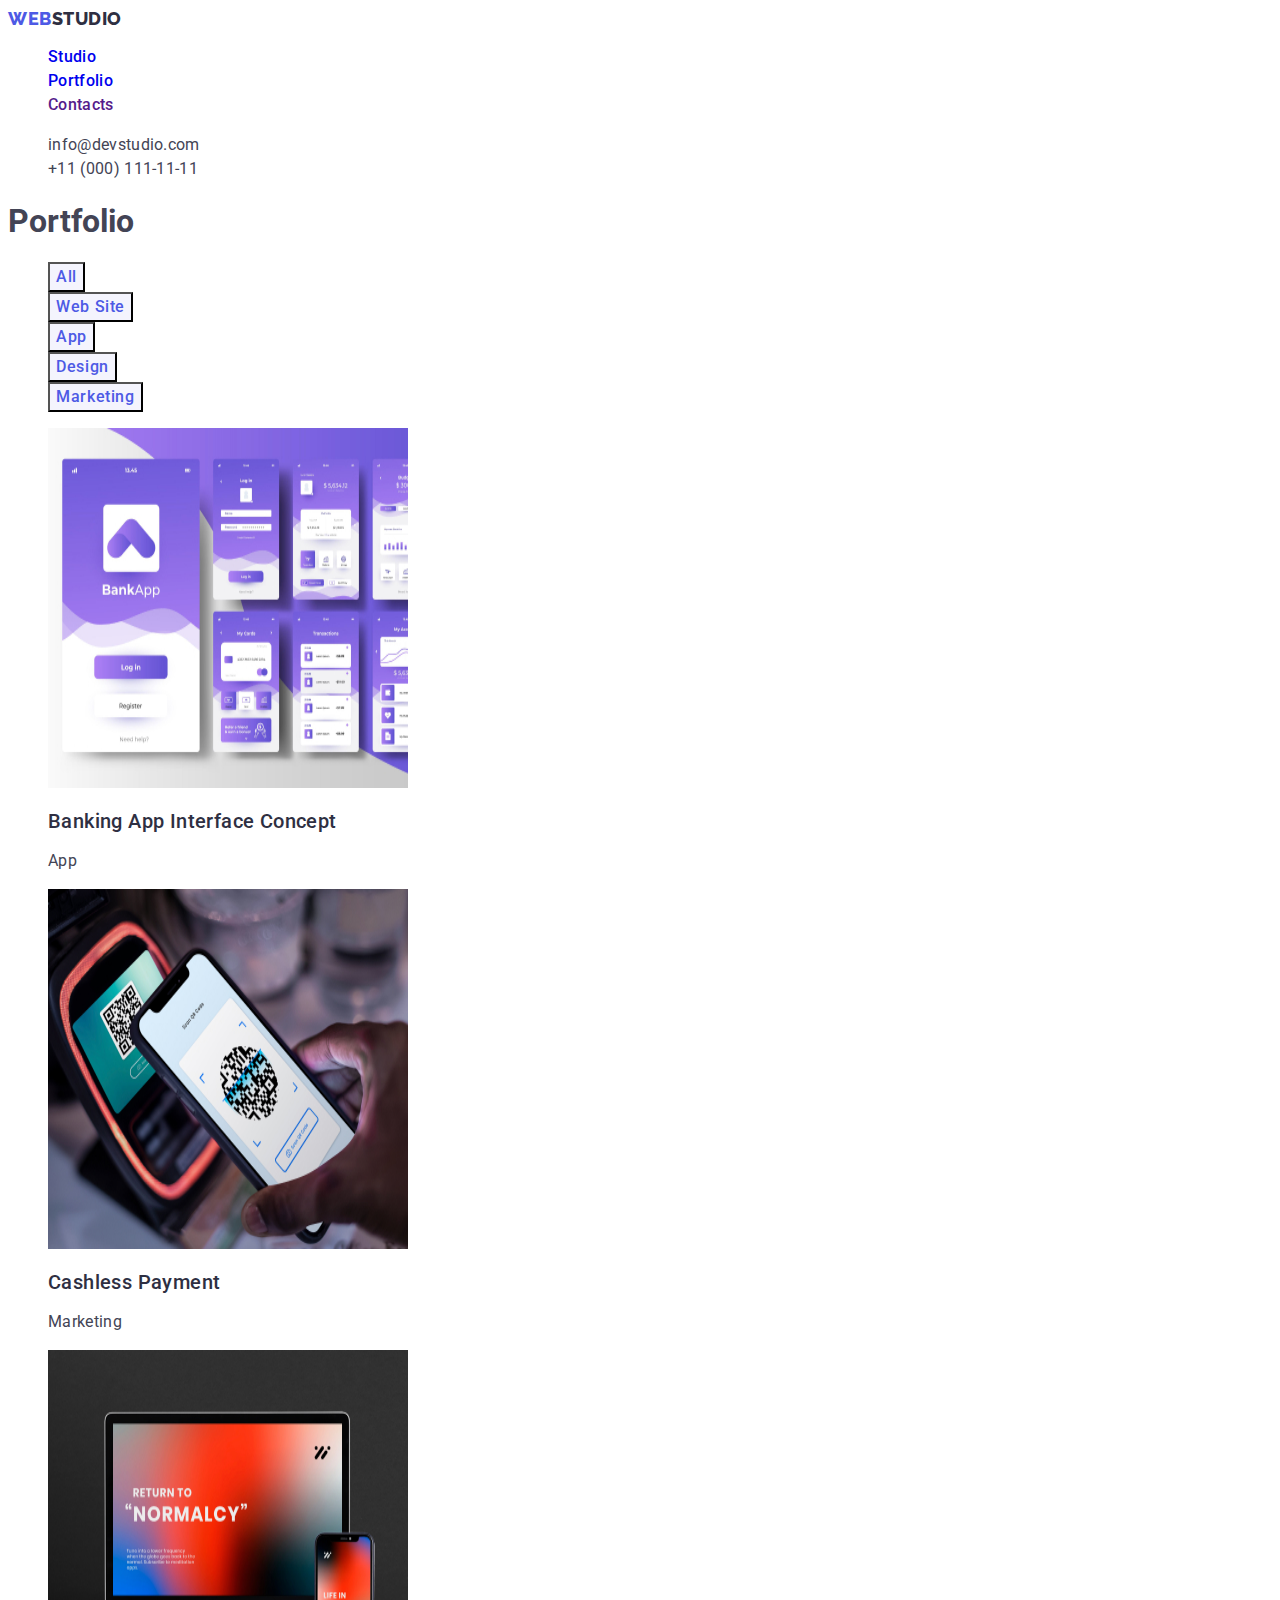
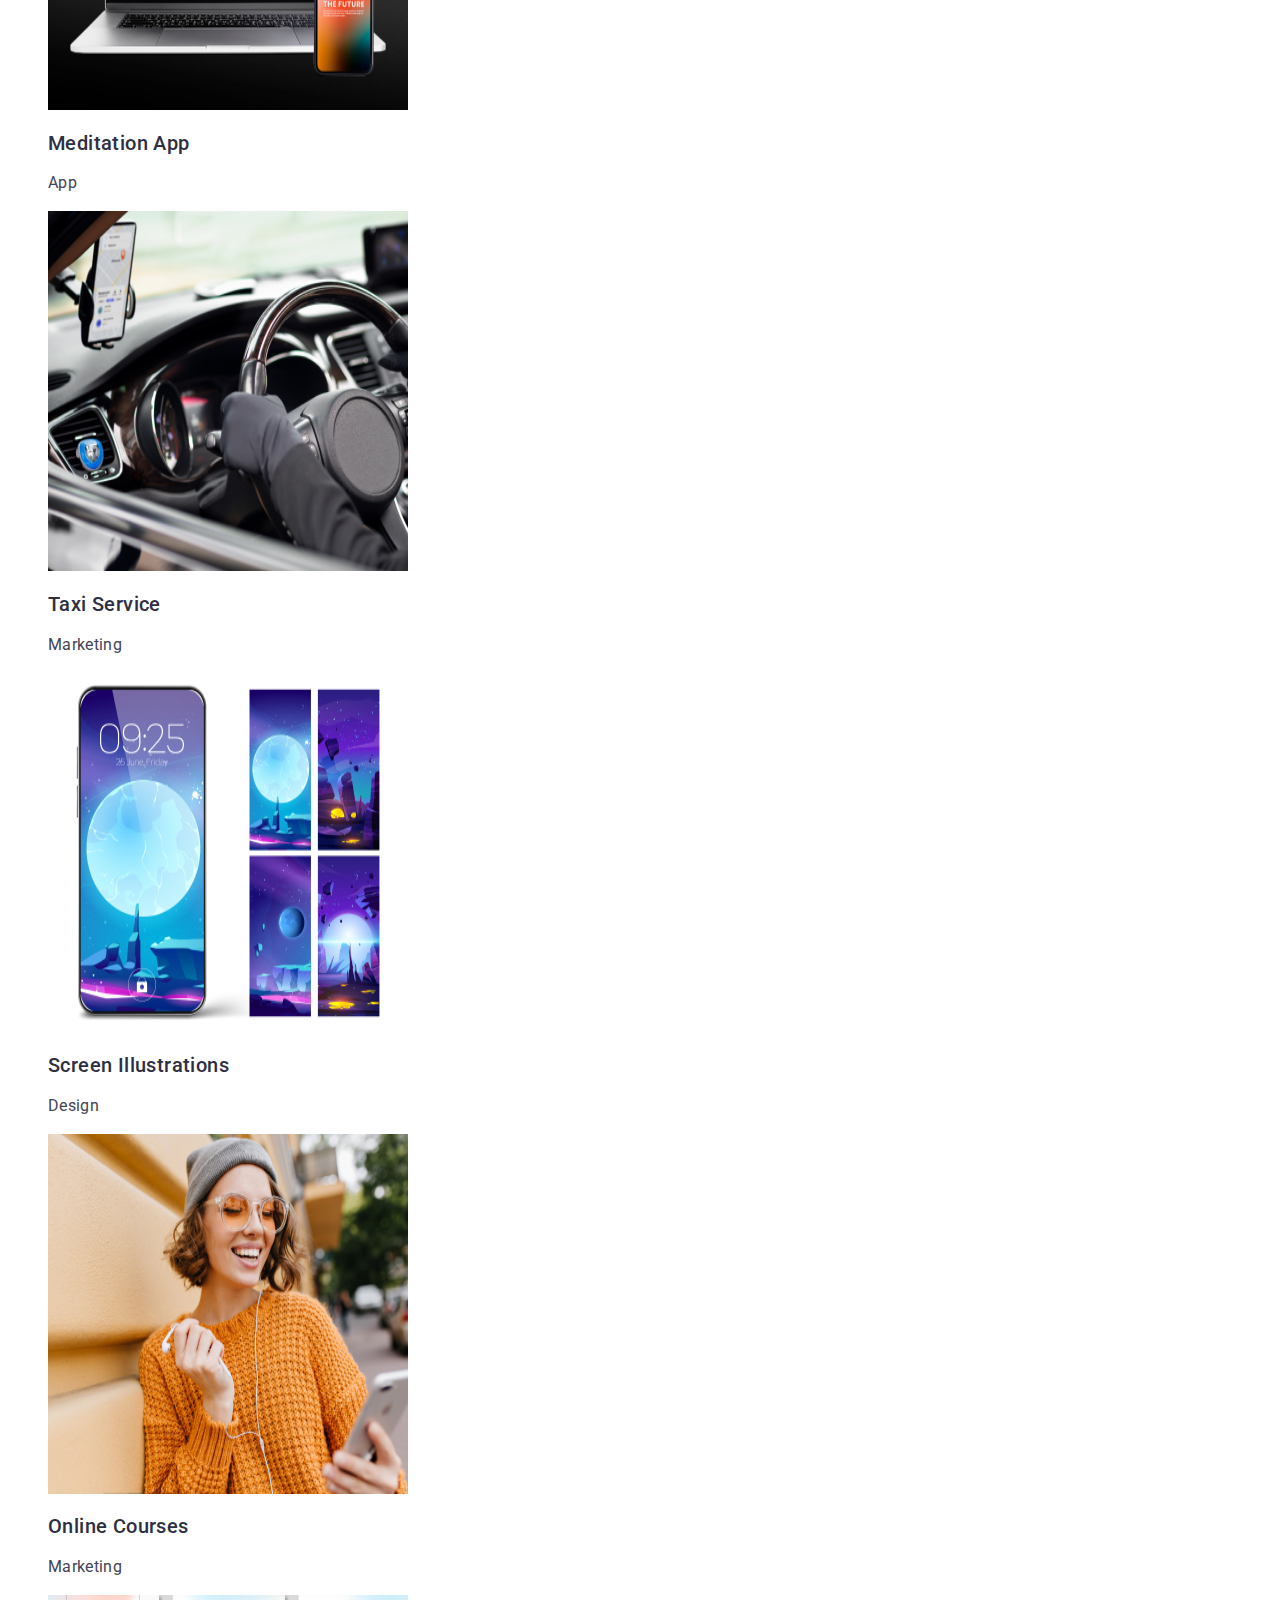
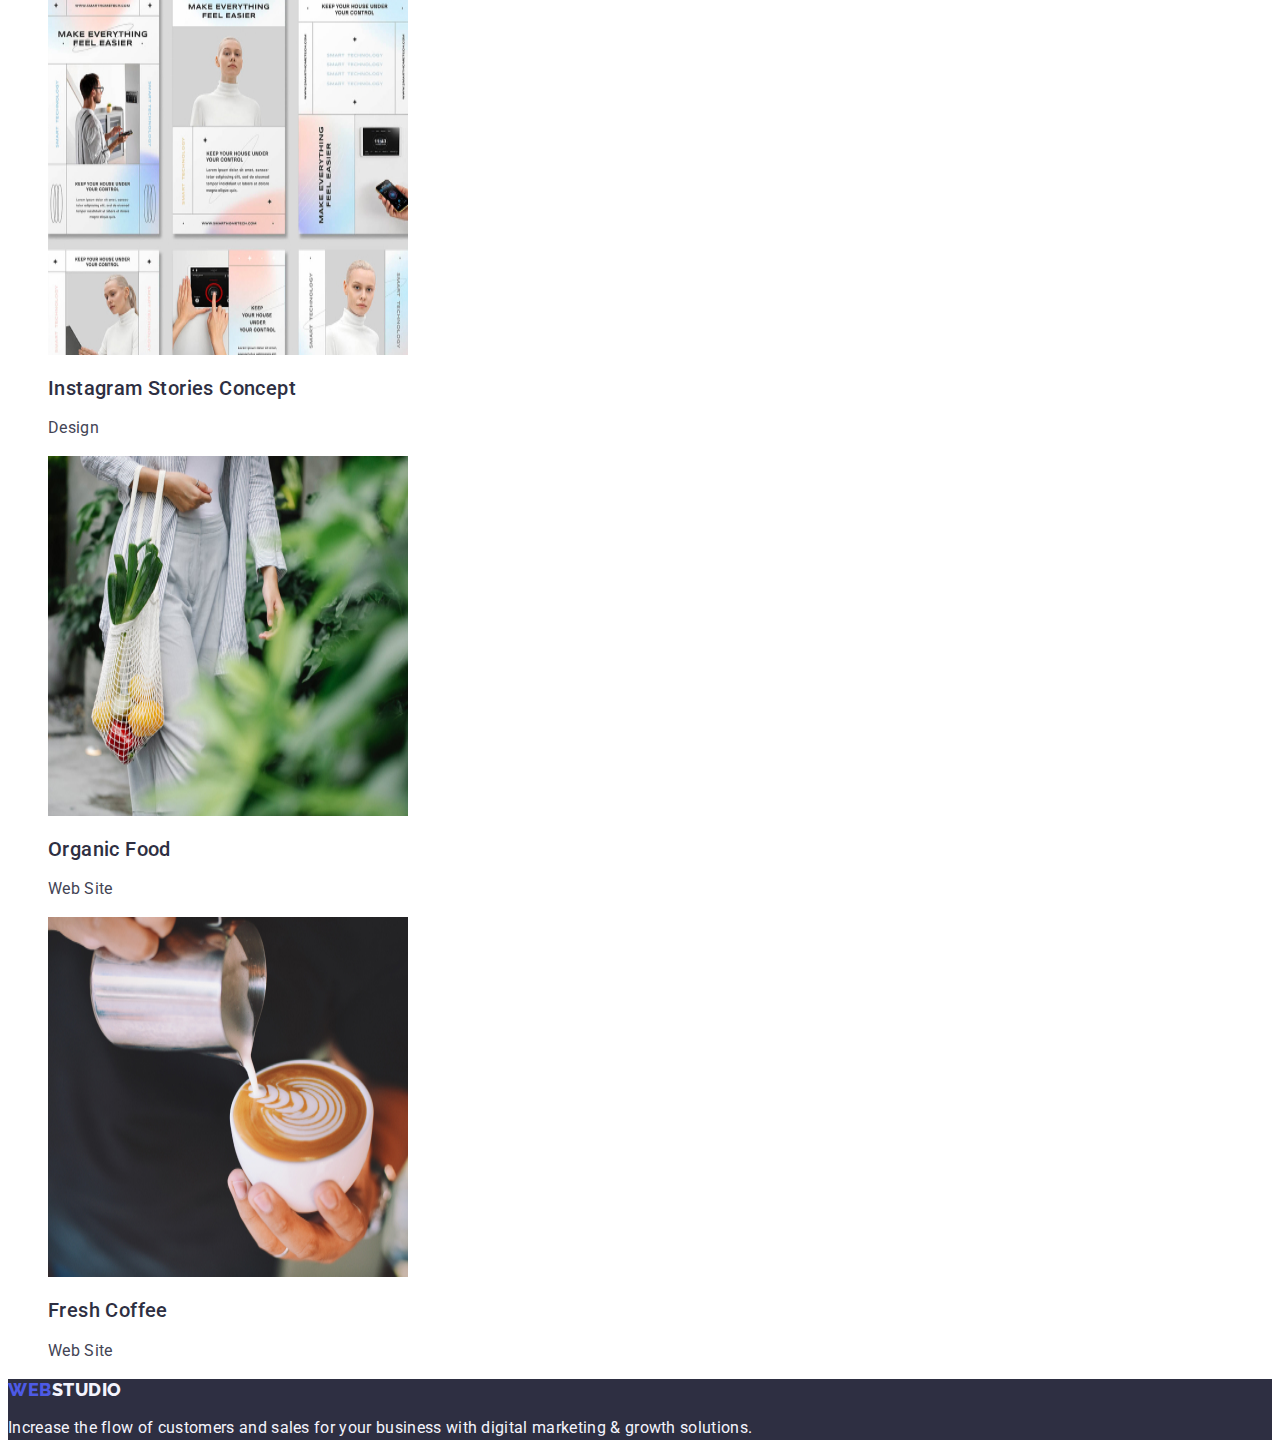
==== commit 9f34232c: "update" ====
--- a/portfolio.html
+++ b/portfolio.html
@@ -138,7 +138,7 @@
                 height="360"
                 class="portfolio-img"
               />
-              <h2 class="portfolio-name">Online courses</h2>
+              <h2 class="portfolio-name">Online Courses</h2>
               <p class="portfolio-type">Marketing</p>
             </a>
           </li>
@@ -151,7 +151,7 @@
                 height="360"
                 class="portfolio-img"
               />
-              <h2 class="portfolio-name">Instagam Stories Concept</h2>
+              <h2 class="portfolio-name">Instagram Stories Concept</h2>
               <p class="portfolio-type">Design</p>
             </a>
           </li>
--- a/css/styles.css
+++ b/css/styles.css
@@ -61,7 +61,11 @@
   text-decoration: none;
 }
 
-.header-menu-link:is(:hover, :focus) {
+.header-menu-item link {
+  color: var(--dark-color);
+}
+
+.header-menu-item link:is(:hover, :focus) {
   color: var(--pressed-state);
 }
 
@@ -74,6 +78,10 @@
 
 .header-contacts-link {
   color: var(--text-color);
+}
+
+.header-contacts-link link:is(:hover, :focus) {
+  color: var(--pressed-state);
 }
 
 /*----------------Hero-----------------*/
@@ -97,13 +105,13 @@
   font-weight: 500;
   font-size: 16px;
   line-height: 1.5;
-  color: var(--white--background-color);
+  color: var(--white-background-color);
   letter-spacing: 0.04em;
   cursor: pointer;
   background-color: var(--primary-brand-color);
 }
 
-.hero-btn:is(:hover, :focus, :active) {
+.hero-btn:is(:hover, :focus) {
   color: var(--pressed-state);
 }
 
@@ -144,12 +152,11 @@
 
 .team-title {
   font-weight: 700;
-  font-size: 36px;
-  line-height: 1.11;
-  letter-spacing: 0.02em;
-  color: var(--dark-color);
+  font-size: 56px;
+  line-height: 1.07;
+  letter-spacing: 0.02em;
+  color: var(--white-background-color);
   text-align: center;
-  text-transform: capitalize;
 }
 
 .team-title-item {
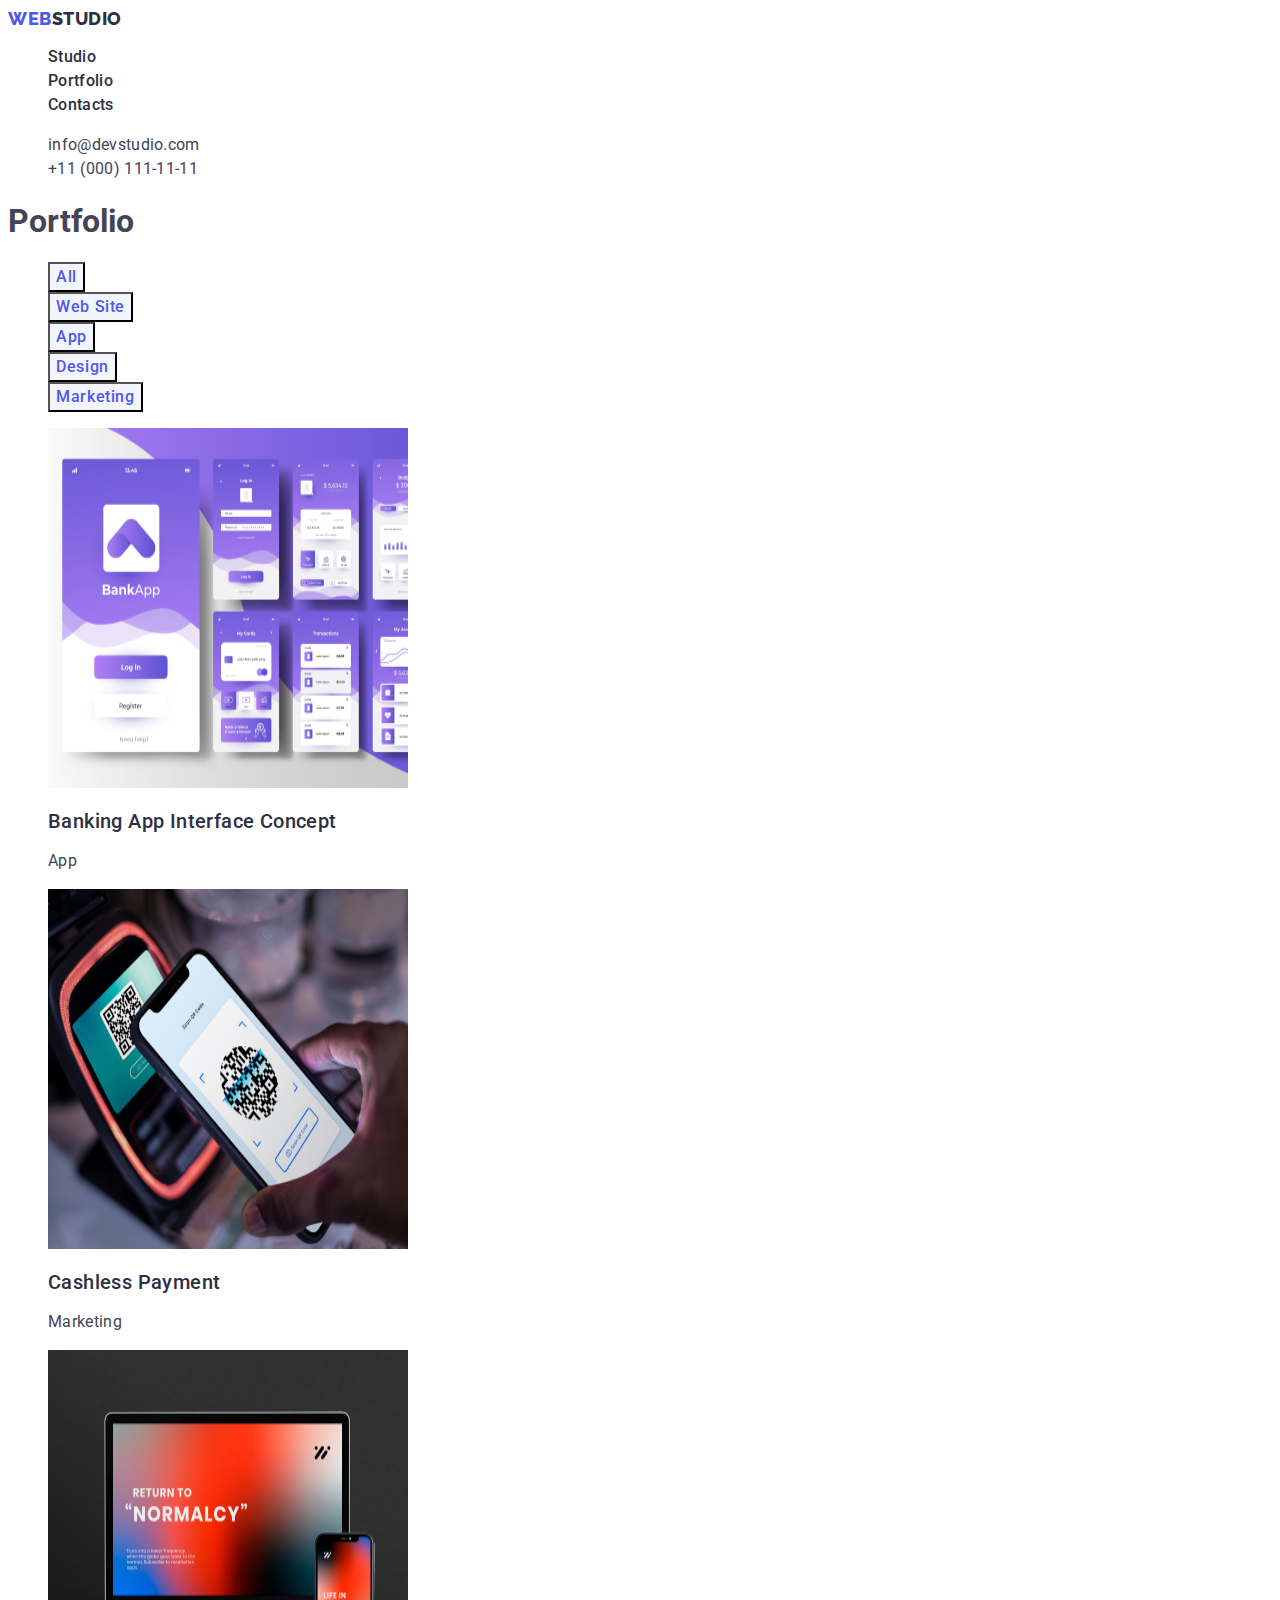
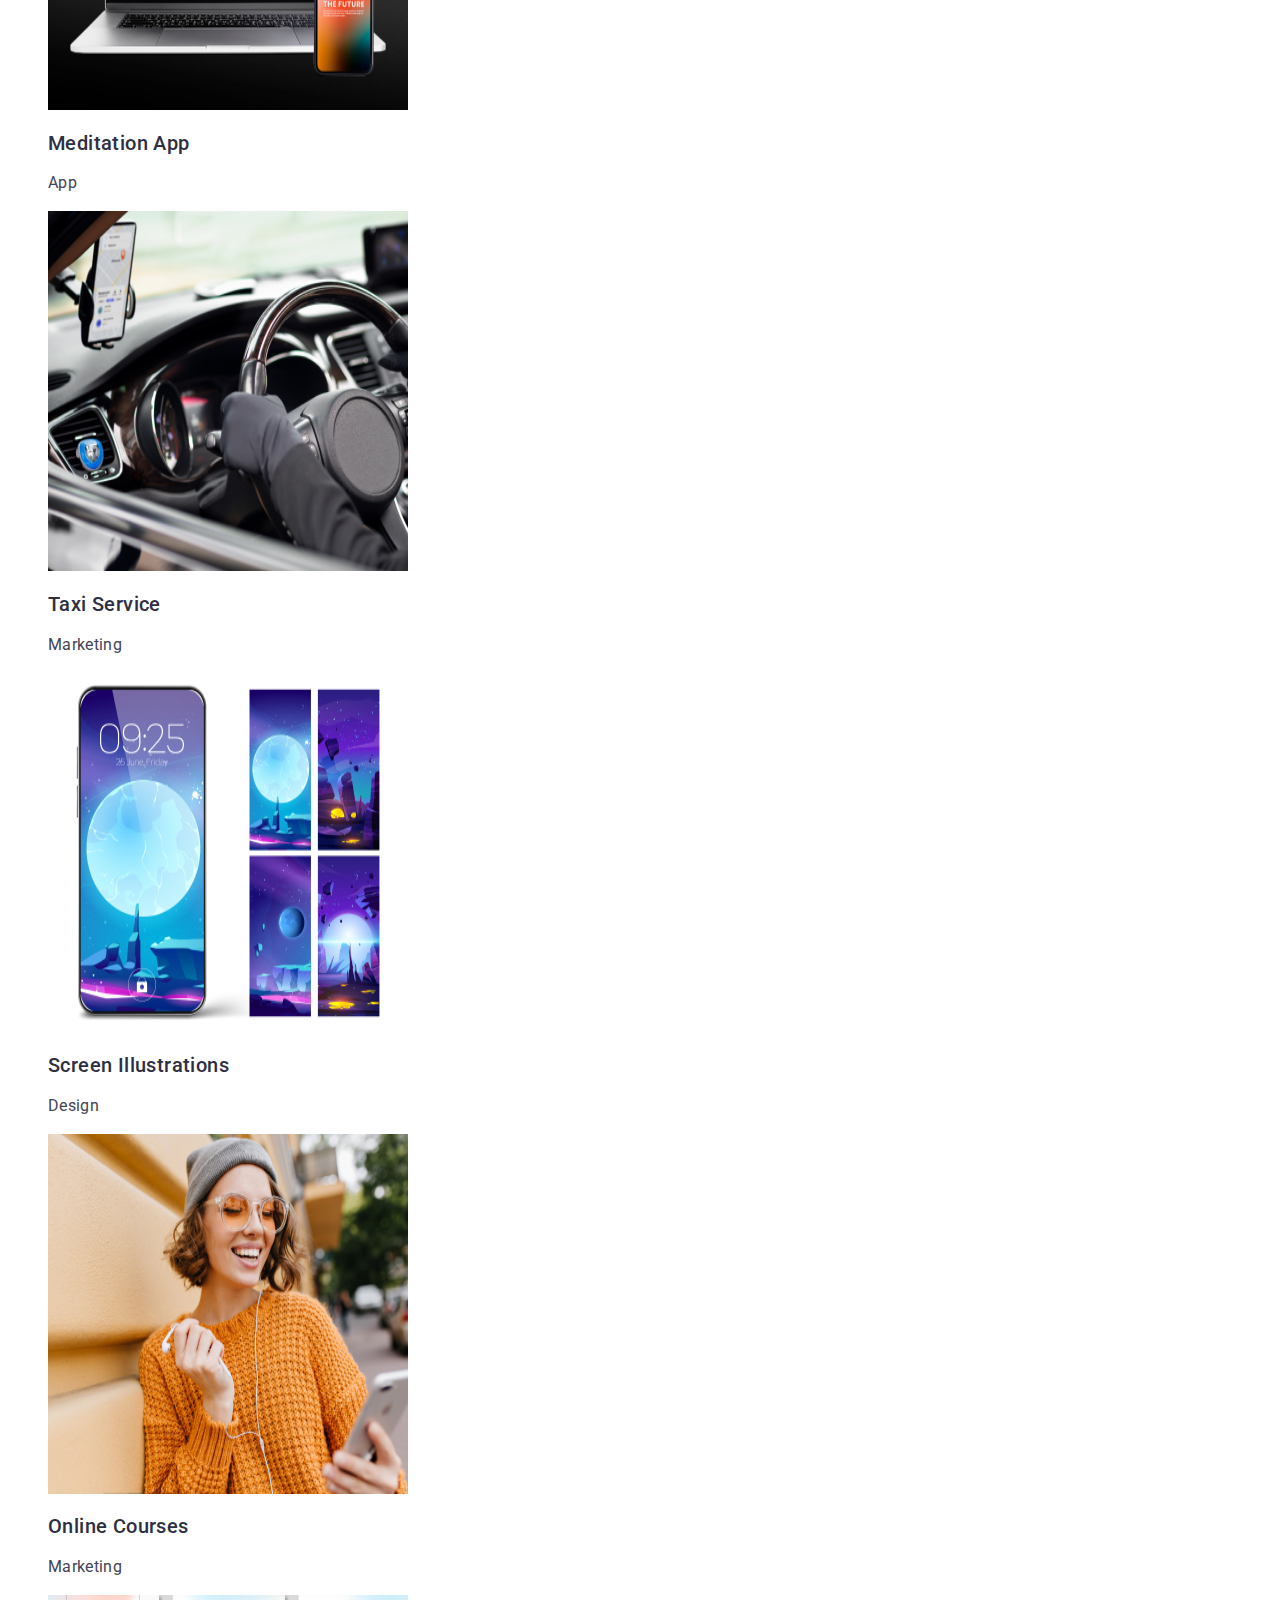
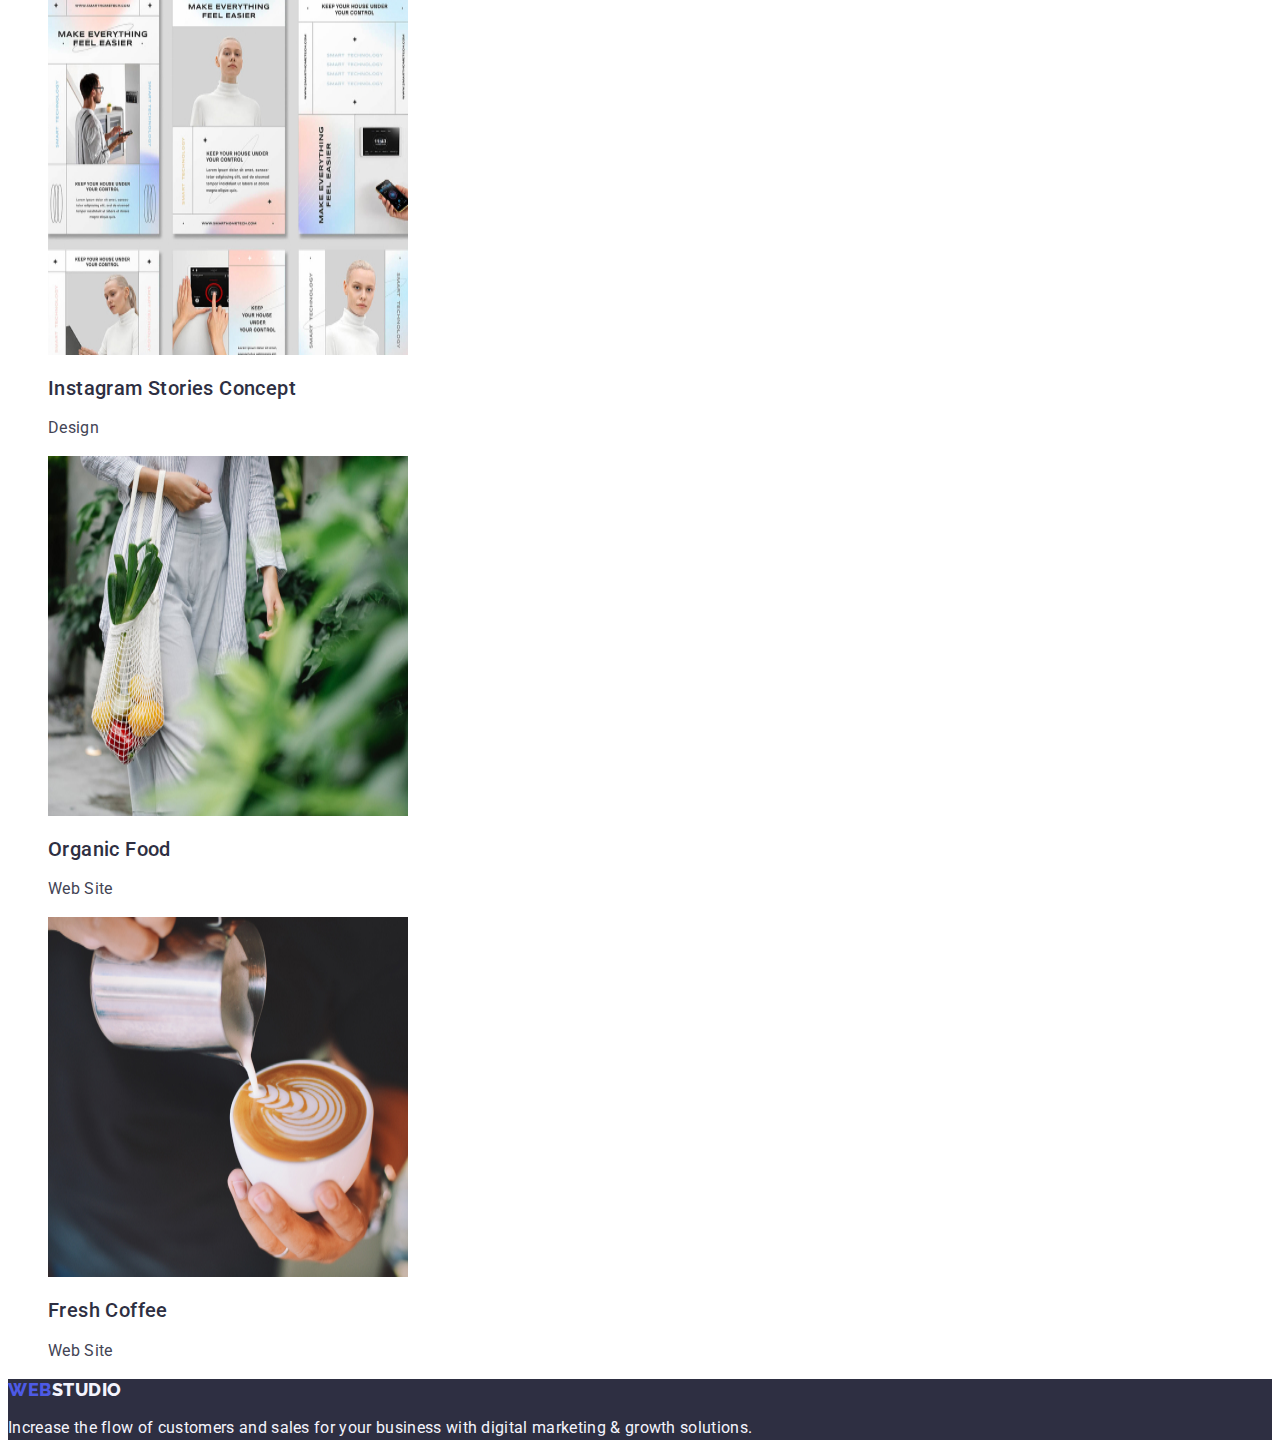
==== commit cf926e81: "update a href" ====
--- a/portfolio.html
+++ b/portfolio.html
@@ -23,15 +23,15 @@
         >
         <ul class="header-menu list">
           <li class="header-menu-item">
-            <a class="header-menu-item link" href="./index.html">Studio</a>
+            <a href="./index.html" class="header-menu-item link">Studio</a>
           </li>
           <li class="header-menu-item">
-            <a class="header-menu-item link" href="./portfolio.html"
+            <a href="./portfolio.html" class="header-menu-item link"
               >Portfolio</a
             >
           </li>
           <li class="header-menu-item">
-            <a class="header-menu-item link" href="">Contacts</a>
+            <a href="" class="header-menu-item link">Contacts</a>
           </li>
         </ul>
       </nav>
--- a/css/styles.css
+++ b/css/styles.css
@@ -52,7 +52,7 @@
   color: var(--text-color);
 }
 
-.header-menu-link {
+.header-menu-item {
   font-weight: 500;
   font-size: 16px;
   line-height: 1.5;
@@ -61,11 +61,8 @@
   text-decoration: none;
 }
 
-.header-menu-item link {
-  color: var(--dark-color);
-}
-
-.header-menu-item link:is(:hover, :focus) {
+.header-menu-item:hover,
+.header-menu-item:focus {
   color: var(--pressed-state);
 }
 
@@ -80,7 +77,8 @@
   color: var(--text-color);
 }
 
-.header-contacts-link link:is(:hover, :focus) {
+.header-contacts:hover,
+.header-contacts:focus {
   color: var(--pressed-state);
 }
 
@@ -111,7 +109,8 @@
   background-color: var(--primary-brand-color);
 }
 
-.hero-btn:is(:hover, :focus) {
+.hero-btn:hover,
+.hero-btn:focus {
   color: var(--pressed-state);
 }
 
@@ -152,11 +151,12 @@
 
 .team-title {
   font-weight: 700;
-  font-size: 56px;
-  line-height: 1.07;
-  letter-spacing: 0.02em;
-  color: var(--white-background-color);
+  font-size: 36px;
+  line-height: 1.11;
+  letter-spacing: 0.02em;
+  color: var(--dark-color);
   text-align: center;
+  text-transform: capitalize;
 }
 
 .team-title-item {
@@ -227,7 +227,8 @@
   background-color: var(--third-title-color);
 }
 
-.button:is(:hover, :focus, :active) {
+.button:hover,
+.button:focus {
   color: var(--white-background-color);
   background-color: var(--pressed-state);
 }
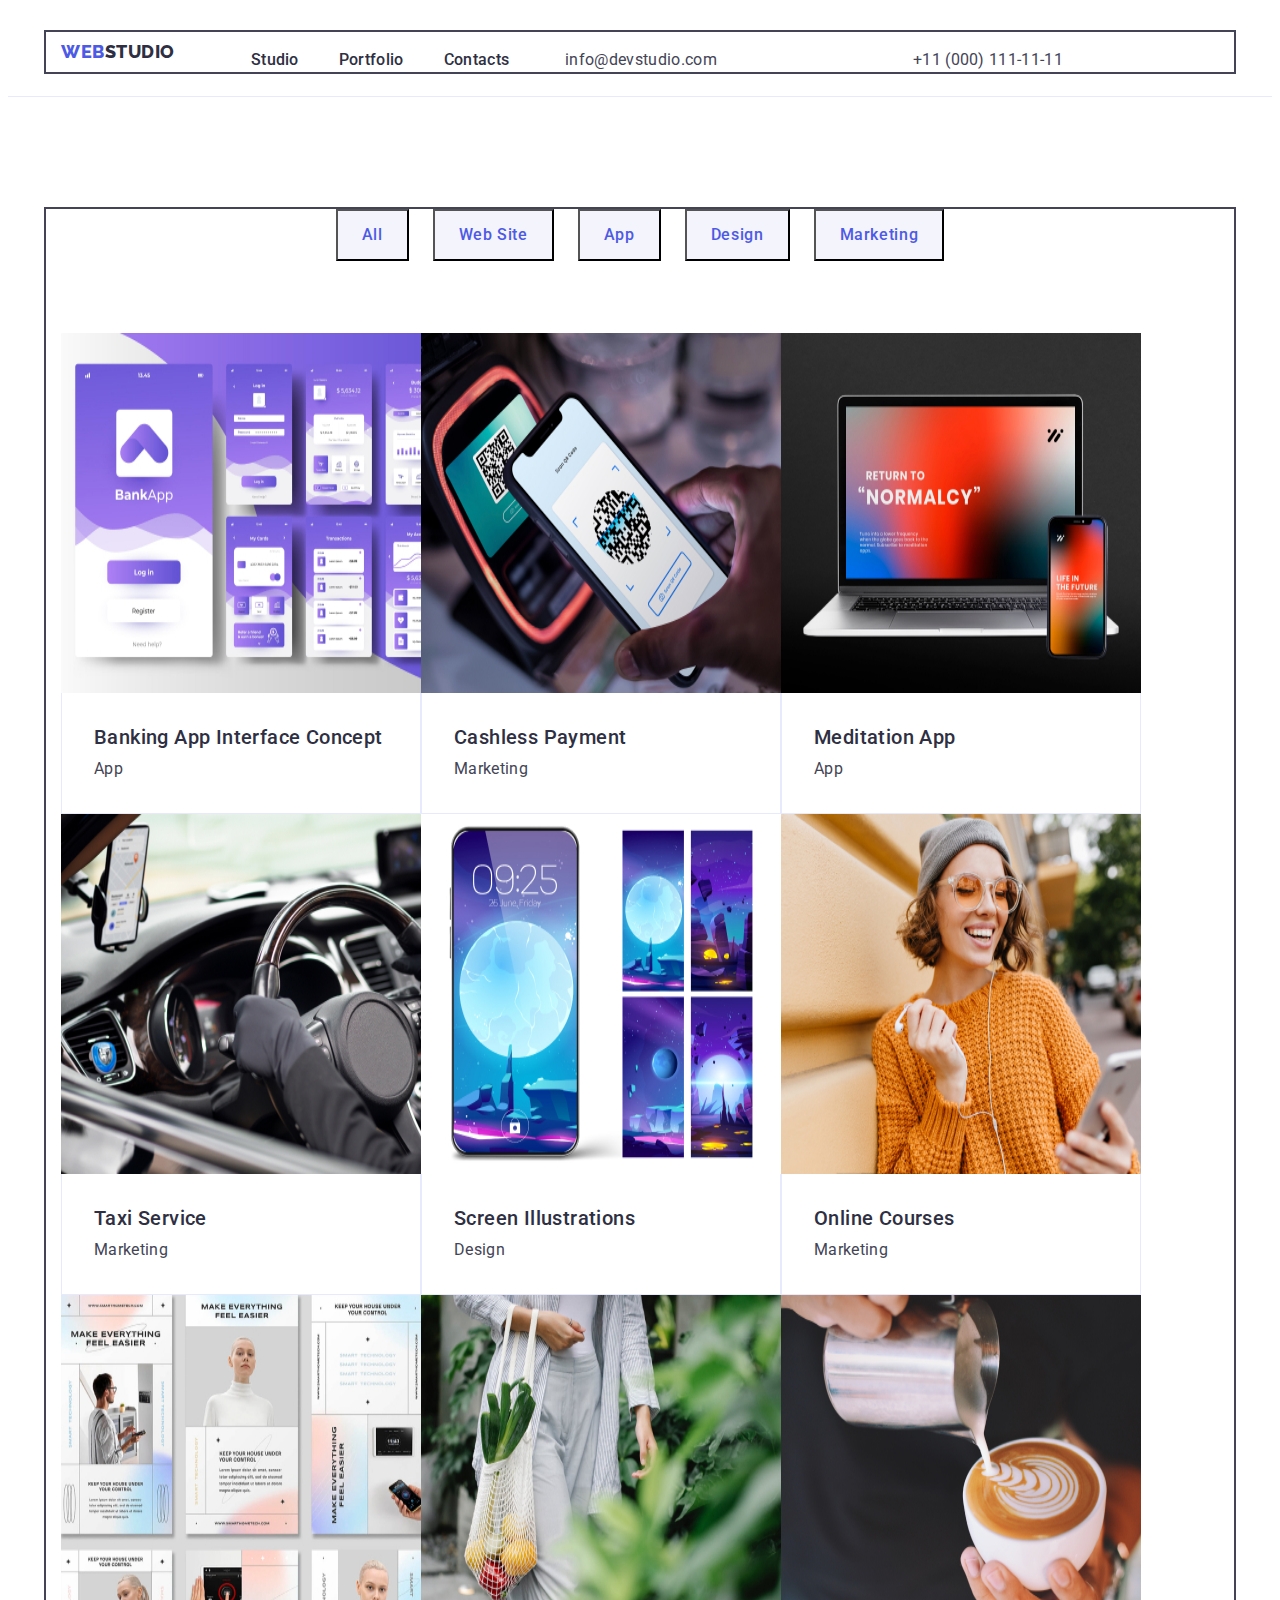
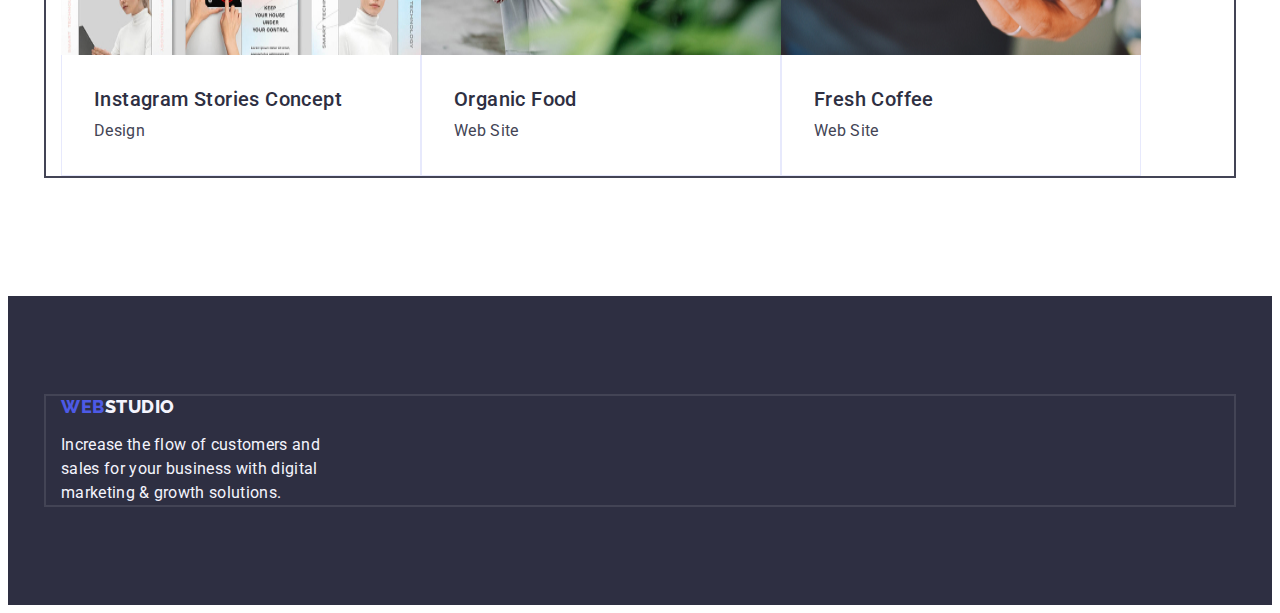
==== commit e442c2e7: "markup-3-update" ====
--- a/portfolio.html
+++ b/portfolio.html
@@ -12,187 +12,218 @@
       href="https://fonts.googleapis.com/css2?family=Raleway:wght@800&family=Roboto:wght@400;500;700&display=swap"
       rel="stylesheet"
     />
+    <link
+      rel="stylesheet"
+      href="https://cdnjs.cloudflare.com/ajax/libs/modern-normalize/2.0.0/modern-normalize.min.css"
+      integrity="sha512-4xo8blKMVCiXpTaLzQSLSw3KFOVPWhm/TRtuPVc4WG6kUgjH6J03IBuG7JZPkcWMxJ5huwaBpOpnwYElP/m6wg=="
+      crossorigin="anonymous"
+      referrerpolicy="no-referrer"
+    />
     <title>Portfolio</title>
     <link rel="stylesheet" href="./css/styles.css" />
   </head>
   <body>
     <header class="header">
-      <nav class="header-navigation-list">
-        <a href="./index.html" class="header-logo link"
-          >Web<span class="header-logo-web">Studio</span></a
-        >
-        <ul class="header-menu list">
-          <li class="header-menu-item">
-            <a href="./index.html" class="header-menu-item link">Studio</a>
-          </li>
-          <li class="header-menu-item">
-            <a href="./portfolio.html" class="header-menu-item link"
-              >Portfolio</a
-            >
-          </li>
-          <li class="header-menu-item">
-            <a href="" class="header-menu-item link">Contacts</a>
-          </li>
-        </ul>
-      </nav>
-      <address class="header-contacts">
-        <ul class="header-contacts-item list">
-          <li>
-            <a
-              class="header-contacts-link link"
-              href="mailto:info@devstudio.com"
-              >info@devstudio.com</a
-            >
-          </li>
-          <li>
-            <a class="header-contacts-link link" href="tel:+110001111111"
-              >+11 (000) 111-11-11</a
-            >
-          </li>
-        </ul>
-      </address>
+      <div class="container-header container">
+        <nav class="header-navigation-list">
+          <a href="./index.html" class="header-logo link"
+            >Web<span class="header-logo-web">Studio</span></a
+          >
+          <ul class="header-menu list">
+            <li class="header-menu-item">
+              <a href="./index.html" class="header-menu-link link">Studio</a>
+            </li>
+            <li class="header-menu-item">
+              <a href="./portfolio.html" class="header-menu-link link"
+                >Portfolio</a
+              >
+            </li>
+            <li class="header-menu-item">
+              <a href="" class="header-menu-link link">Contacts</a>
+            </li>
+          </ul>
+        </nav>
+        <address class="header-contacts">
+          <ul class="header-contacts-item list">
+            <li>
+              <a
+                class="header-contacts-link link"
+                href="mailto:info@devstudio.com"
+                >info@devstudio.com</a
+              >
+            </li>
+            <li>
+              <a class="header-contacts-link link" href="tel:+110001111111"
+                >+11 (000) 111-11-11</a
+              >
+            </li>
+          </ul>
+        </address>
+      </div>
     </header>
 
     <main>
-      <section>
-        <h1 class="filter-title">Portfolio</h1>
-        <ul class="filter-list list">
-          <li><button type="button" class="button">All</button></li>
-          <li><button type="button" class="button">Web Site</button></li>
-          <li><button type="button" class="button">App</button></li>
-          <li><button type="button" class="button">Design</button></li>
-          <li><button type="button" class="button">Marketing</button></li>
-        </ul>
-        <ul class="portfolio-list list">
-          <li class="portfolio-item">
-            <a href="" class="link">
-              <img
-                src="./images/portfolio_1.jpg"
-                alt="Open pages of the bank's app"
-                width="360"
-                height="360"
-                class="portfolio-img"
-              />
-              <h2 class="portfolio-name">Banking App Interface Concept</h2>
-              <p class="portfolio-type">App</p>
-            </a>
-          </li>
-          <li class="portfolio-item">
-            <a href="" class="link">
-              <img
-                src="./images/portfolio_2.jpg"
-                alt="Pay by phone via QR code"
-                width="360"
-                height="360"
-                class="portfolio-img"
-              />
-              <h2 class="portfolio-name">Cashless Payment</h2>
-              <p class="portfolio-type">Marketing</p>
-            </a>
-          </li>
-          <li class="portfolio-item">
-            <a href="" class="link">
-              <img
-                src="./images/portfolio_3.jpg"
-                alt="Open website on a computer and app"
-                width="360"
-                height="360"
-                class="portfolio-img"
-              />
-              <h2 class="portfolio-name">Meditation App</h2>
-              <p class="portfolio-type">App</p>
-            </a>
-          </li>
-          <li class="portfolio-item">
-            <a href="" class="link">
-              <img
-                src="./images/portfolio_4.jpg"
-                alt="Using app at the taxi"
-                width="360"
-                height="360"
-                class="portfolio-img"
-              />
-              <h2 class="portfolio-name">Taxi Service</h2>
-              <p class="portfolio-type">Marketing</p>
-            </a>
-          </li>
-          <li class="portfolio-item">
-            <a href="" class="link">
-              <img
-                src="./images/portfolio_5.jpg"
-                alt="Mobile screen illustrations "
-                width="360"
-                height="360"
-                class="portfolio-img"
-              />
-              <h2 class="portfolio-name">Screen Illustrations</h2>
-              <p class="portfolio-type">Design</p>
-            </a>
-          </li>
-          <li class="portfolio-item">
-            <a href="" class="link">
-              <img
-                src="./images/portfolio_6.jpg"
-                alt="The girl studies online"
-                width="360"
-                height="360"
-                class="portfolio-img"
-              />
-              <h2 class="portfolio-name">Online Courses</h2>
-              <p class="portfolio-type">Marketing</p>
-            </a>
-          </li>
-          <li class="portfolio-item">
-            <a href="" class="link">
-              <img
-                src="./images/portfolio_7.jpg"
-                alt="Instagram"
-                width="360"
-                height="360"
-                class="portfolio-img"
-              />
-              <h2 class="portfolio-name">Instagram Stories Concept</h2>
-              <p class="portfolio-type">Design</p>
-            </a>
-          </li>
-          <li class="portfolio-item">
-            <a href="" class="link">
-              <img
-                src="./images/portfolio_8.jpg"
-                alt="Girl with food"
-                width="360"
-                height="360"
-                class="portfolio-img"
-              />
-              <h2 class="portfolio-name">Organic Food</h2>
-              <p class="portfolio-type">Web Site</p>
-            </a>
-          </li>
-          <li class="portfolio-item">
-            <a href="" class="link">
-              <img
-                src="./images/portfolio_9.jpg"
-                alt="Coffee"
-                width="360"
-                height="360"
-                class="portfolio-img"
-              />
-              <h2 class="portfolio-name">Fresh Coffee</h2>
-              <p class="portfolio-type">Web Site</p>
-            </a>
-          </li>
-        </ul>
+      <section class="portfolio">
+        <div class="container-portfolio container">
+          <h1 class="visually-hidden">Filter</h1>
+          <ul class="filter-list list">
+            <li><button type="button" class="button">All</button></li>
+            <li><button type="button" class="button">Web Site</button></li>
+            <li><button type="button" class="button">App</button></li>
+            <li><button type="button" class="button">Design</button></li>
+            <li><button type="button" class="button">Marketing</button></li>
+          </ul>
+          <ul class="portfolio-list list">
+            <li class="portfolio-item">
+              <a href="" class="link">
+                <img
+                  src="./images/portfolio_1.jpg"
+                  alt="Open pages of the bank's app"
+                  width="360"
+                  height="360"
+                  class="portfolio-img"
+                />
+                <div class="app-box">
+                  <h2 class="portfolio-name">Banking App Interface Concept</h2>
+                  <p class="portfolio-type">App</p>
+                </div>
+              </a>
+            </li>
+            <li class="portfolio-item">
+              <a href="" class="link">
+                <img
+                  src="./images/portfolio_2.jpg"
+                  alt="Pay by phone via QR code"
+                  width="360"
+                  height="360"
+                  class="portfolio-img"
+                />
+                <div class="app-box">
+                  <h2 class="portfolio-name">Cashless Payment</h2>
+                  <p class="portfolio-type">Marketing</p>
+                </div>
+              </a>
+            </li>
+            <li class="portfolio-item">
+              <a href="" class="link">
+                <img
+                  src="./images/portfolio_3.jpg"
+                  alt="Open website on a computer and app"
+                  width="360"
+                  height="360"
+                  class="portfolio-img"
+                />
+                <div class="app-box">
+                  <h2 class="portfolio-name">Meditation App</h2>
+                  <p class="portfolio-type">App</p>
+                </div>
+              </a>
+            </li>
+            <li class="portfolio-item">
+              <a href="" class="link">
+                <img
+                  src="./images/portfolio_4.jpg"
+                  alt="Using app at the taxi"
+                  width="360"
+                  height="360"
+                  class="portfolio-img"
+                />
+                <div class="app-box">
+                  <h2 class="portfolio-name">Taxi Service</h2>
+                  <p class="portfolio-type">Marketing</p>
+                </div>
+              </a>
+            </li>
+            <li class="portfolio-item">
+              <a href="" class="link">
+                <img
+                  src="./images/portfolio_5.jpg"
+                  alt="Mobile screen illustrations "
+                  width="360"
+                  height="360"
+                  class="portfolio-img"
+                />
+                <div class="app-box">
+                  <h2 class="portfolio-name">Screen Illustrations</h2>
+                  <p class="portfolio-type">Design</p>
+                </div>
+              </a>
+            </li>
+            <li class="portfolio-item">
+              <a href="" class="link">
+                <img
+                  src="./images/portfolio_6.jpg"
+                  alt="The girl studies online"
+                  width="360"
+                  height="360"
+                  class="portfolio-img"
+                />
+                <div class="app-box">
+                  <h2 class="portfolio-name">Online Courses</h2>
+                  <p class="portfolio-type">Marketing</p>
+                </div>
+              </a>
+            </li>
+            <li class="portfolio-item">
+              <a href="" class="link">
+                <img
+                  src="./images/portfolio_7.jpg"
+                  alt="Instagram"
+                  width="360"
+                  height="360"
+                  class="portfolio-img"
+                />
+                <div class="app-box">
+                  <h2 class="portfolio-name">Instagram Stories Concept</h2>
+                  <p class="portfolio-type">Design</p>
+                </div>
+              </a>
+            </li>
+            <li class="portfolio-item">
+              <a href="" class="link">
+                <img
+                  src="./images/portfolio_8.jpg"
+                  alt="Girl with food"
+                  width="360"
+                  height="360"
+                  class="portfolio-img"
+                />
+                <div class="app-box">
+                  <h2 class="portfolio-name">Organic Food</h2>
+                  <p class="portfolio-type">Web Site</p>
+                </div>
+              </a>
+            </li>
+            <li class="portfolio-item">
+              <a href="" class="link">
+                <img
+                  src="./images/portfolio_9.jpg"
+                  alt="Coffee"
+                  width="360"
+                  height="360"
+                  class="portfolio-img"
+                />
+                <div class="app-box">
+                  <h2 class="portfolio-name">Fresh Coffee</h2>
+                  <p class="portfolio-type">Web Site</p>
+                </div>
+              </a>
+            </li>
+          </ul>
+        </div>
       </section>
     </main>
 
     <footer class="footer">
-      <a href="./index.html" class="footer-logo link"
-        >Web<span class="footer-logo-web">Studio</span></a
-      >
-      <p class="footer-text">
-        Increase the flow of customers and sales for your business with digital
-        marketing & growth solutions.
-      </p>
+      <div class="container-footer container">
+        <a href="./index.html" class="footer-logo link"
+          >Web<span class="footer-logo-web">Studio</span>
+        </a>
+        <p class="footer-text">
+          Increase the flow of customers and sales for your business with
+          digital marketing & growth solutions.
+        </p>
+      </div>
     </footer>
   </body>
 </html>
--- a/css/styles.css
+++ b/css/styles.css
@@ -5,7 +5,8 @@
   --primary-brand-color: #4d5ae5;
   --white-background-color: #ffffff;
   --logo-style: "Raleway", sans-serif;
-  --pressed-state: #404bbf;
+  --pressed-background-state-color: #404bbf;
+  --white-color: #ffffff;
 }
 
 body {
@@ -13,9 +14,25 @@
   color: var(--text-color);
   background-color: var(--white-background-color);
 }
+h1,
+h2,
+h3,
+h4,
+h5,
+h6,
+p {
+  margin: 0;
+}
 
 ul {
   list-style-type: none;
+  margin-top: o;
+  margin-bottom: 0;
+  padding-left: 0;
+}
+
+img {
+  display: block;
 }
 
 .link {
@@ -24,7 +41,33 @@
 .list {
   list-style-type: none;
 }
+
+.container {
+  width: 100%;
+  max-width: 1158px;
+  margin: 0;
+  padding-left: 15px;
+  padding-right: 15px;
+  margin: 0 auto;
+  outline: 2px solid;
+}
 /*-------------Header-----------*/
+
+.container-header {
+  display: flex;
+  justify-content: space-between;
+  align-items: center;
+}
+
+.header {
+  border-bottom: 1px solid #e7e9fc;
+  padding: 24px 0 24px 0;
+}
+
+.header-navigation-list {
+  display: flex;
+  align-items: center;
+}
 
 .header-logo {
   font-family: var(--logo-style);
@@ -34,14 +77,19 @@
   letter-spacing: 0.03em;
   text-transform: uppercase;
   color: var(--primary-brand-color);
+  display: flex;
+  margin-right: 76px;
 }
 
 .header-logo-web {
   color: var(--dark-color);
+  display: flex;
 }
 
 .header-contacts {
   font-style: normal;
+  gap: 40px;
+  align-items: center;
 }
 
 .header-menu {
@@ -50,6 +98,8 @@
   line-height: 1.5;
   letter-spacing: 0.02em;
   color: var(--text-color);
+  display: flex;
+  gap: 40px;
 }
 
 .header-menu-item {
@@ -61,9 +111,19 @@
   text-decoration: none;
 }
 
-.header-menu-item:hover,
-.header-menu-item:focus {
-  color: var(--pressed-state);
+.header-menu-link {
+  font-weight: 500;
+  font-size: 16px;
+  line-height: 1.5;
+  letter-spacing: 0.02em;
+  color: var(--dark-color);
+  text-decoration: none;
+}
+
+.header-menu-link:hover,
+.header-menu-link:focus,
+.header-menu-link:active {
+  color: var(--pressed-background-state-color);
 }
 
 .header-contacts-item {
@@ -71,21 +131,31 @@
   line-height: 1.5;
   letter-spacing: 0.02em;
   color: var(--dark-color);
+  display: flex;
+  gap: 40px;
 }
 
 .header-contacts-link {
   color: var(--text-color);
-}
-
-.header-contacts:hover,
-.header-contacts:focus {
-  color: var(--pressed-state);
+  padding-right: 156px;
+}
+
+.header-contacts-link:hover,
+.header-contacts-link:focus {
+  color: var(--pressed-background-state-color);
 }
 
 /*----------------Hero-----------------*/
+
+.container-hero {
+  display: flex;
+  flex-direction: column;
+  padding: 0 316px;
+}
 
 .hero {
   background-color: var(--dark-color);
+  padding: 188px 0px;
 }
 
 .hero-title {
@@ -95,6 +165,8 @@
   letter-spacing: 0.02em;
   color: var(--white-background-color);
   text-align: center;
+  max-width: 496px;
+  padding-bottom: 48px;
 }
 
 .hero-btn {
@@ -107,14 +179,50 @@
   letter-spacing: 0.04em;
   cursor: pointer;
   background-color: var(--primary-brand-color);
+  display: block;
+  align-self: center;
+  padding: 16px 32px;
+  min-width: 169px;
+  height: 56px;
+  border: none;
 }
 
 .hero-btn:hover,
 .hero-btn:focus {
-  color: var(--pressed-state);
+  background-color: var(--pressed-background-state-color);
 }
 
 /*----------------Business-----------------*/
+
+.business {
+  padding: 120px 0;
+}
+
+.container-business {
+}
+
+.visually-hidden {
+  position: absolute;
+  width: 1px;
+  height: 1px;
+  margin: -1px;
+  border: 0;
+  padding: 0;
+  overflow: hidden;
+}
+
+.business-info {
+  display: flex;
+  gap: 24px;
+}
+
+.business-title-item {
+  width: 264px;
+}
+
+.business-title-item > h3 {
+  padding-bottom: 8px;
+}
 
 .business-info-strategy {
   font-weight: 500;
@@ -122,6 +230,7 @@
   line-height: 1.2;
   letter-spacing: 0.02em;
   color: var(--dark-color);
+  margin-bottom: 8px;
 }
 
 .business-info-idea {
@@ -133,6 +242,14 @@
 }
 
 /*------------------Our job------------------*/
+
+.container-our-job {
+}
+
+.our-job {
+  padding-bottom: 120px;
+}
+
 .our-job-title {
   font-weight: 700;
   font-size: 36px;
@@ -141,12 +258,22 @@
   color: var(--dark-color);
   text-align: center;
   text-transform: capitalize;
+  margin-bottom: 72px;
+}
+
+.our-job-list {
+  display: flex;
+  gap: 24px;
+}
+.our-job-item {
+  width: calc((100%-48px) / 3);
 }
 
 /*-----------------Team------------------*/
 
 .team {
   background-color: var(--third-title-color);
+  padding: 120px 0;
 }
 
 .team-title {
@@ -157,6 +284,12 @@
   color: var(--dark-color);
   text-align: center;
   text-transform: capitalize;
+  margin-bottom: 72px;
+}
+
+.team-title-list {
+  display: flex;
+  gap: 24px;
 }
 
 .team-title-item {
@@ -171,6 +304,7 @@
   line-height: 1.2;
   letter-spacing: 0.02em;
   color: var(--dark-color);
+  margin-bottom: 8px;
 }
 
 .employee-job-title {
@@ -181,10 +315,16 @@
   color: var(--text-color);
 }
 
+.employee-item {
+  padding: 32px 16px;
+  text-align: center;
+}
+
 /*----------------Footer--------------*/
 
 .footer {
   background: var(--dark-color);
+  padding: 100px 0;
 }
 
 .footer-logo {
@@ -195,7 +335,10 @@
   letter-spacing: 0.03em;
   color: var(--primary-brand-color);
   text-transform: uppercase;
-}
+  margin-bottom: 16px;
+  display: inline-block;
+}
+
 .footer-logo-web {
   font-weight: 800;
   font-size: 18px;
@@ -203,6 +346,7 @@
   letter-spacing: 0.03em;
   color: var(--third-title-color);
 }
+
 .footer-text {
   font-family: inherit;
   font-style: normal;
@@ -211,6 +355,7 @@
   line-height: 1.5;
   letter-spacing: 0.02em;
   color: var(--third-title-color);
+  max-width: 264px;
 }
 
 /* -------------Main-----------*/
@@ -230,7 +375,7 @@
 .button:hover,
 .button:focus {
   color: var(--white-background-color);
-  background-color: var(--pressed-state);
+  background-color: var(--pressed-background-state-color);
 }
 
 .portfolio-name {
@@ -239,6 +384,8 @@
   line-height: 1.2;
   letter-spacing: 0.02em;
   color: var(--dark-color);
+  margin-bottom: 8px;
+  padding-left: 16px;
 }
 
 .portfolio-type {
@@ -246,4 +393,81 @@
   line-height: 1.5;
   letter-spacing: 0.02em;
   color: var(--text-color);
-}
+  padding-left: 16px;
+}
+
+.portfolio {
+  padding-top: 96px;
+  padding-bottom: 120px;
+}
+
+.portfolio-list {
+  display: flex;
+  flex-wrap: wrap;
+}
+
+.category-item {
+  margin-right: 24px;
+  margin-bottom: 48px;
+}
+
+.visually-hidden {
+  display: none;
+}
+
+.filter-list {
+  display: flex;
+  gap: 24px;
+  margin-bottom: 72px;
+  justify-content: center;
+  align-items: center;
+}
+
+.filter-list .button {
+  background-color: var(--third-title-color);
+  color: var(--primary-brand-color);
+  font-family: inherit;
+  font-weight: 500;
+  font-size: 16px;
+  line-height: 1.5;
+  letter-spacing: 0.04em;
+  cursor: pointer;
+  padding: 12px 24px;
+}
+
+.filter-list .button:hover,
+.filter-list .button:focus {
+  background-color: var(--pressed-background-state-color);
+  color: var(--white-color);
+  box-shadow: 0px 3px 1px rgba(0, 0, 0, 0.1), 0px 2px 1px rgba(0, 0, 0, 0.08),
+    0px 2px 2px rgba(0, 0, 0, 0.12);
+  border-radius: 4px;
+  border: 1px solid transparent;
+}
+
+.app-box {
+  border: 1px solid #e7e9fc;
+  border-top: none;
+  padding: 32px 16px;
+}
+
+.category-item:nth-child(3) {
+  margin-right: 0;
+}
+
+.category-item:nth-child(6) {
+  margin-right: 0;
+}
+
+.category-item:nth-child(9) {
+  margin-right: 0;
+  margin-bottom: 0;
+}
+
+.category-item:nth-child(8) {
+  margin-bottom: 0;
+}
+
+.category-item:nth-child(7) {
+  margin-bottom: 0;
+}
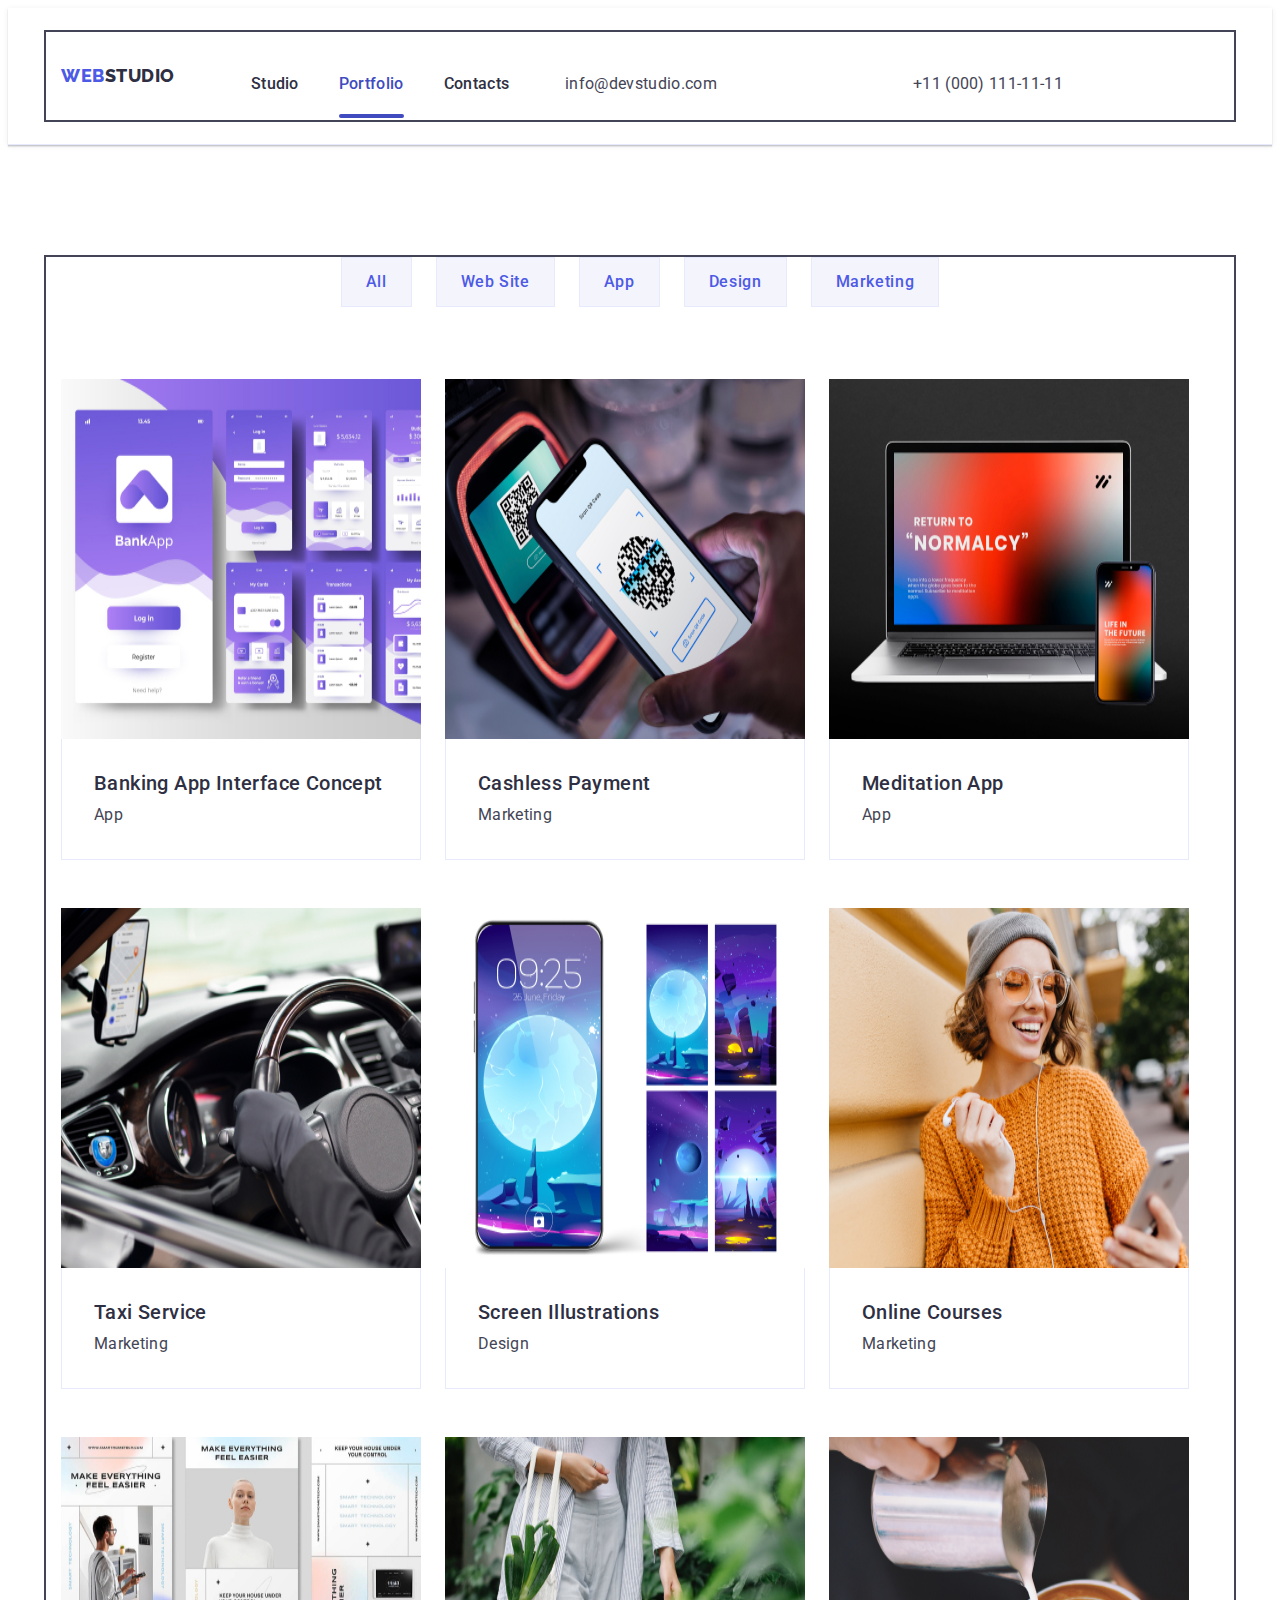
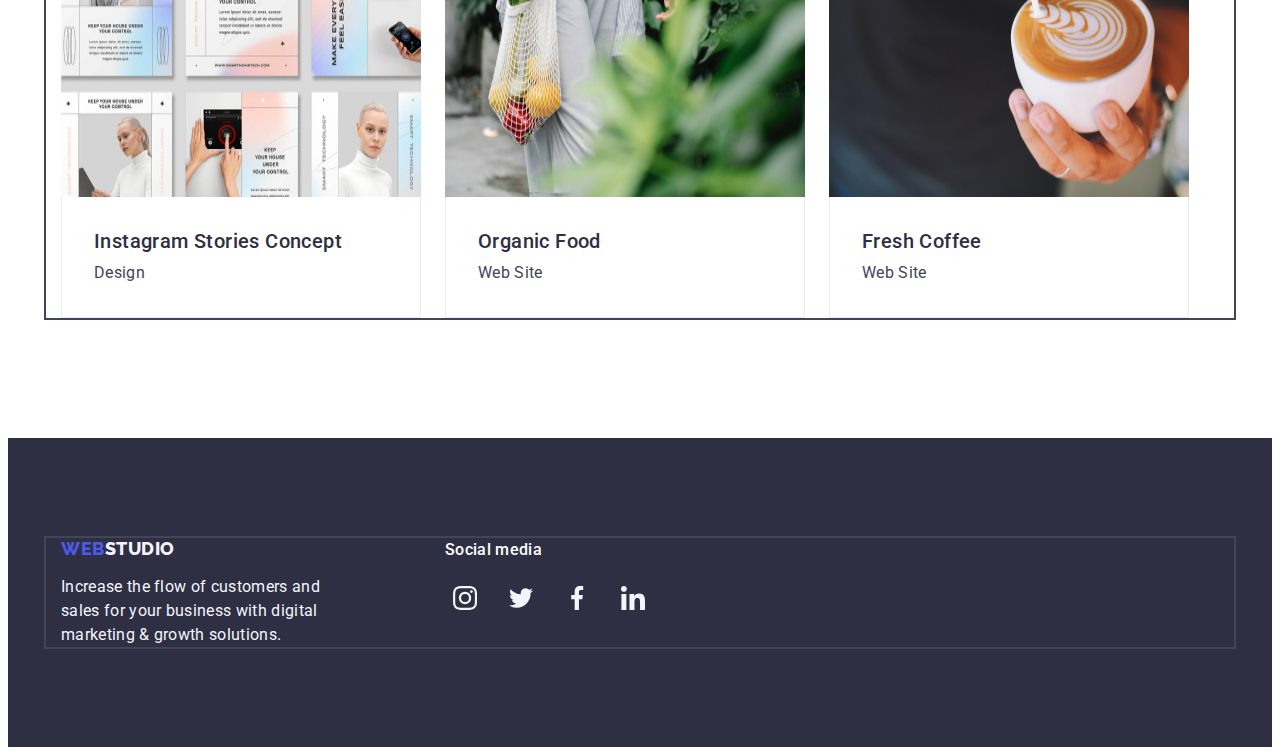
==== commit 694e55fe: "changes" ====
--- a/portfolio.html
+++ b/portfolio.html
@@ -34,7 +34,7 @@
               <a href="./index.html" class="header-menu-link link">Studio</a>
             </li>
             <li class="header-menu-item">
-              <a href="./portfolio.html" class="header-menu-link link"
+              <a href="./portfolio.html" class="header-menu-link link current"
                 >Portfolio</a
               >
             </li>
@@ -75,14 +75,21 @@
           </ul>
           <ul class="portfolio-list list">
             <li class="portfolio-item">
-              <a href="" class="link">
-                <img
-                  src="./images/portfolio_1.jpg"
-                  alt="Open pages of the bank's app"
-                  width="360"
-                  height="360"
-                  class="portfolio-img"
-                />
+              <a href="" class="app-item link">
+                <div class="app-cover-block">
+                  <img
+                    src="./images/portfolio_1.jpg"
+                    alt="Open pages of the bank's app"
+                    width="360"
+                    height="360"
+                    class="portfolio-img"
+                  />
+                  <p class="app-cover-text">
+                    14 Stylish and User-Friendly App Design Concepts · Task
+                    Manager App · Calorie Tracker App · Exotic Fruit Ecommerce
+                    App · Cloud Storage App
+                  </p>
+                </div>
                 <div class="app-box">
                   <h2 class="portfolio-name">Banking App Interface Concept</h2>
                   <p class="portfolio-type">App</p>
@@ -90,14 +97,21 @@
               </a>
             </li>
             <li class="portfolio-item">
-              <a href="" class="link">
-                <img
-                  src="./images/portfolio_2.jpg"
-                  alt="Pay by phone via QR code"
-                  width="360"
-                  height="360"
-                  class="portfolio-img"
-                />
+              <a href="" class="app-item link">
+                <div class="app-cover-block">
+                  <img
+                    src="./images/portfolio_2.jpg"
+                    alt="Pay by phone via QR code"
+                    width="360"
+                    height="360"
+                    class="portfolio-img"
+                  />
+                  <p class="app-cover-text">
+                    14 Stylish and User-Friendly App Design Concepts · Task
+                    Manager App · Calorie Tracker App · Exotic Fruit Ecommerce
+                    App · Cloud Storage App
+                  </p>
+                </div>
                 <div class="app-box">
                   <h2 class="portfolio-name">Cashless Payment</h2>
                   <p class="portfolio-type">Marketing</p>
@@ -105,14 +119,21 @@
               </a>
             </li>
             <li class="portfolio-item">
-              <a href="" class="link">
-                <img
-                  src="./images/portfolio_3.jpg"
-                  alt="Open website on a computer and app"
-                  width="360"
-                  height="360"
-                  class="portfolio-img"
-                />
+              <a href="" class="app-item link">
+                <div class="app-cover-block">
+                  <img
+                    src="./images/portfolio_3.jpg"
+                    alt="Open website on a computer and app"
+                    width="360"
+                    height="360"
+                    class="portfolio-img"
+                  />
+                  <p class="app-cover-text">
+                    14 Stylish and User-Friendly App Design Concepts · Task
+                    Manager App · Calorie Tracker App · Exotic Fruit Ecommerce
+                    App · Cloud Storage App
+                  </p>
+                </div>
                 <div class="app-box">
                   <h2 class="portfolio-name">Meditation App</h2>
                   <p class="portfolio-type">App</p>
@@ -120,14 +141,21 @@
               </a>
             </li>
             <li class="portfolio-item">
-              <a href="" class="link">
-                <img
-                  src="./images/portfolio_4.jpg"
-                  alt="Using app at the taxi"
-                  width="360"
-                  height="360"
-                  class="portfolio-img"
-                />
+              <a href="" class="app-item link">
+                <div class="app-cover-block">
+                  <img
+                    src="./images/portfolio_4.jpg"
+                    alt="Using app at the taxi"
+                    width="360"
+                    height="360"
+                    class="portfolio-img"
+                  />
+                  <p class="app-cover-text">
+                    14 Stylish and User-Friendly App Design Concepts · Task
+                    Manager App · Calorie Tracker App · Exotic Fruit Ecommerce
+                    App · Cloud Storage App
+                  </p>
+                </div>
                 <div class="app-box">
                   <h2 class="portfolio-name">Taxi Service</h2>
                   <p class="portfolio-type">Marketing</p>
@@ -135,14 +163,21 @@
               </a>
             </li>
             <li class="portfolio-item">
-              <a href="" class="link">
-                <img
-                  src="./images/portfolio_5.jpg"
-                  alt="Mobile screen illustrations "
-                  width="360"
-                  height="360"
-                  class="portfolio-img"
-                />
+              <a href="" class="app-item link">
+                <div class="app-cover-block">
+                  <img
+                    src="./images/portfolio_5.jpg"
+                    alt="Mobile screen illustrations "
+                    width="360"
+                    height="360"
+                    class="portfolio-img"
+                  />
+                  <p class="app-cover-text">
+                    14 Stylish and User-Friendly App Design Concepts · Task
+                    Manager App · Calorie Tracker App · Exotic Fruit Ecommerce
+                    App · Cloud Storage App
+                  </p>
+                </div>
                 <div class="app-box">
                   <h2 class="portfolio-name">Screen Illustrations</h2>
                   <p class="portfolio-type">Design</p>
@@ -150,14 +185,21 @@
               </a>
             </li>
             <li class="portfolio-item">
-              <a href="" class="link">
-                <img
-                  src="./images/portfolio_6.jpg"
-                  alt="The girl studies online"
-                  width="360"
-                  height="360"
-                  class="portfolio-img"
-                />
+              <a href="" class="app-item link">
+                <div class="app-cover-block">
+                  <img
+                    src="./images/portfolio_6.jpg"
+                    alt="The girl studies online"
+                    width="360"
+                    height="360"
+                    class="portfolio-img"
+                  />
+                  <p class="app-cover-text">
+                    14 Stylish and User-Friendly App Design Concepts · Task
+                    Manager App · Calorie Tracker App · Exotic Fruit Ecommerce
+                    App · Cloud Storage App
+                  </p>
+                </div>
                 <div class="app-box">
                   <h2 class="portfolio-name">Online Courses</h2>
                   <p class="portfolio-type">Marketing</p>
@@ -165,14 +207,21 @@
               </a>
             </li>
             <li class="portfolio-item">
-              <a href="" class="link">
-                <img
-                  src="./images/portfolio_7.jpg"
-                  alt="Instagram"
-                  width="360"
-                  height="360"
-                  class="portfolio-img"
-                />
+              <a href="" class="app-item link">
+                <div class="app-cover-block">
+                  <img
+                    src="./images/portfolio_7.jpg"
+                    alt="Instagram"
+                    width="360"
+                    height="360"
+                    class="portfolio-img"
+                  />
+                  <p class="app-cover-text">
+                    14 Stylish and User-Friendly App Design Concepts · Task
+                    Manager App · Calorie Tracker App · Exotic Fruit Ecommerce
+                    App · Cloud Storage App
+                  </p>
+                </div>
                 <div class="app-box">
                   <h2 class="portfolio-name">Instagram Stories Concept</h2>
                   <p class="portfolio-type">Design</p>
@@ -180,14 +229,21 @@
               </a>
             </li>
             <li class="portfolio-item">
-              <a href="" class="link">
-                <img
-                  src="./images/portfolio_8.jpg"
-                  alt="Girl with food"
-                  width="360"
-                  height="360"
-                  class="portfolio-img"
-                />
+              <a href="" class="app-item link">
+                <div class="app-cover-block">
+                  <img
+                    src="./images/portfolio_8.jpg"
+                    alt="Girl with food"
+                    width="360"
+                    height="360"
+                    class="portfolio-img"
+                  />
+                  <p class="app-cover-text">
+                    14 Stylish and User-Friendly App Design Concepts · Task
+                    Manager App · Calorie Tracker App · Exotic Fruit Ecommerce
+                    App · Cloud Storage App
+                  </p>
+                </div>
                 <div class="app-box">
                   <h2 class="portfolio-name">Organic Food</h2>
                   <p class="portfolio-type">Web Site</p>
@@ -195,14 +251,21 @@
               </a>
             </li>
             <li class="portfolio-item">
-              <a href="" class="link">
-                <img
-                  src="./images/portfolio_9.jpg"
-                  alt="Coffee"
-                  width="360"
-                  height="360"
-                  class="portfolio-img"
-                />
+              <a href="" class="app-item link">
+                <div class="app-cover-block">
+                  <img
+                    src="./images/portfolio_9.jpg"
+                    alt="Coffee"
+                    width="360"
+                    height="360"
+                    class="portfolio-img"
+                  />
+                  <p class="app-cover-text">
+                    14 Stylish and User-Friendly App Design Concepts · Task
+                    Manager App · Calorie Tracker App · Exotic Fruit Ecommerce
+                    App · Cloud Storage App
+                  </p>
+                </div>
                 <div class="app-box">
                   <h2 class="portfolio-name">Fresh Coffee</h2>
                   <p class="portfolio-type">Web Site</p>
@@ -216,13 +279,48 @@
 
     <footer class="footer">
       <div class="container-footer container">
-        <a href="./index.html" class="footer-logo link"
-          >Web<span class="footer-logo-web">Studio</span>
-        </a>
-        <p class="footer-text">
-          Increase the flow of customers and sales for your business with
-          digital marketing & growth solutions.
-        </p>
+        <div class="footer-box">
+          <a href="./index.html" class="footer-logo link"
+            >Web<span class="footer-logo-web">Studio</span>
+          </a>
+          <p class="footer-text">
+            Increase the flow of customers and sales for your business with
+            digital marketing & growth solutions.
+          </p>
+        </div>
+        <div>
+          <p class="social-footer">Social media</p>
+          <ul class="social-footer-list list">
+            <li class="social-footer-item">
+              <a href="" class="social-footer-link link">
+                <svg class="social-footer-icon" width="24" height="24">
+                  <use href="./images/icons.svg#icon-instagram-2-1"></use>
+                </svg>
+              </a>
+            </li>
+            <li class="social-footer-item">
+              <a href="" class="social-footer-link link">
+                <svg class="social-footer-icon" width="24" height="24">
+                  <use href="./images/icons.svg#icon-twitter-1-2"></use>
+                </svg>
+              </a>
+            </li>
+            <li class="social-footer-item">
+              <a href="" class="social-footer-link link">
+                <svg class="social-footer-icon" width="24" height="24">
+                  <use href="./images/icons.svg#icon-facebook-1"></use>
+                </svg>
+              </a>
+            </li>
+            <li class="social-footer-item">
+              <a href="" class="social-footer-link link">
+                <svg class="social-footer-icon" width="24" height="24">
+                  <use href="./images/icons.svg#icon-linkedin-1"></use>
+                </svg>
+              </a>
+            </li>
+          </ul>
+        </div>
       </div>
     </footer>
   </body>
--- a/css/styles.css
+++ b/css/styles.css
@@ -7,6 +7,8 @@
   --logo-style: "Raleway", sans-serif;
   --pressed-background-state-color: #404bbf;
   --white-color: #ffffff;
+  --accent-background-color: #e7e9fc;
+  --customers-color: #8e8f99;
 }
 
 body {
@@ -62,6 +64,8 @@
 .header {
   border-bottom: 1px solid #e7e9fc;
   padding: 24px 0 24px 0;
+  box-shadow: 0px 2px 1px rgba(46, 47, 66, 0.08),
+    0px 1px 1px rgba(46, 47, 66, 0.16), 0px 1px 6px rgba(46, 47, 66, 0.08);
 }
 
 .header-navigation-list {
@@ -109,6 +113,7 @@
   letter-spacing: 0.02em;
   color: var(--dark-color);
   text-decoration: none;
+  padding: 24px 0 24px;
 }
 
 .header-menu-link {
@@ -118,6 +123,8 @@
   letter-spacing: 0.02em;
   color: var(--dark-color);
   text-decoration: none;
+  padding: 24px 0 24px;
+  transition: color cubic-bezier(0.4, 0, 0.2, 1);
 }
 
 .header-menu-link:hover,
@@ -138,6 +145,7 @@
 .header-contacts-link {
   color: var(--text-color);
   padding-right: 156px;
+  transition: color cubic-bezier(0.4, 0, 0.2, 1);
 }
 
 .header-contacts-link:hover,
@@ -145,6 +153,23 @@
   color: var(--pressed-background-state-color);
 }
 
+.current {
+  position: relative;
+  color: #404bbf;
+}
+
+.current::after {
+  content: "";
+  position: absolute;
+  left: 0;
+  bottom: -1px;
+  height: 4px;
+  background-color: #404bbf;
+  border-radius: 2px;
+  display: block;
+  width: 100%;
+}
+
 /*----------------Hero-----------------*/
 
 .container-hero {
@@ -156,6 +181,17 @@
 .hero {
   background-color: var(--dark-color);
   padding: 188px 0px;
+  width: 1440px;
+  height: 600px;
+  flex-shrink: 0;
+  background-repeat: no-repeat;
+  background-position: center;
+  background-size: cover;
+  background-image: linear-gradient(
+      rgba(46, 47, 66, 0.7),
+      rgba(46, 47, 66, 0.7)
+    ),
+    url(../images/hero_bgr_img.jpg);
 }
 
 .hero-title {
@@ -185,6 +221,9 @@
   min-width: 169px;
   height: 56px;
   border: none;
+  border-radius: 4px;
+  transition: color cubic-bezier(0.4, 0, 0.2, 1);
+  box-shadow: 0px 4px 4px rgba(0, 0, 0, 0.15);
 }
 
 .hero-btn:hover,
@@ -209,6 +248,9 @@
   border: 0;
   padding: 0;
   overflow: hidden;
+  white-space: nowrap;
+  clip-path: inset(100%);
+  clip: rect(0 0 0 0);
 }
 
 .business-info {
@@ -239,6 +281,16 @@
   line-height: 1.5;
   letter-spacing: 0.02em;
   color: var(--text-color);
+}
+
+.business-icon-box {
+  display: flex;
+  align-items: center;
+  justify-content: center;
+  height: 112px;
+  background-color: var(--third-title-color);
+  border-radius: 4px;
+  margin-bottom: 8px;
 }
 
 /*------------------Our job------------------*/
@@ -294,6 +346,7 @@
 
 .team-title-item {
   background-color: var(--white-background-color);
+  border-radius: 0px 0px 4px 4px;
 }
 
 /*-----------------Employee---------------*/
@@ -320,11 +373,108 @@
   text-align: center;
 }
 
+.social-icon-list {
+  display: flex;
+  justify-content: center;
+  align-items: center;
+  gap: 24px;
+}
+
+.social-link {
+  width: 100%;
+  height: 100%;
+  background-color: var(--accent-color);
+  border-radius: 50%;
+  display: flex;
+  align-items: center;
+  justify-content: center;
+  transition: background-color 250ms cubic-bezier(0.4, 0, 0.2, 1);
+}
+
+.social-link:hover,
+.social-link:focus {
+  background-color: var(--pressed-background-state-color);
+}
+
+.social-icon-item {
+  width: 16px;
+  height: 16px;
+}
+
+.social-icon {
+  width: 40px;
+  height: 40px;
+}
+
+.social-icon-item {
+  fill: var(--third-title-color);
+}
+
+/*--------------Customers-------------*/
+.customers {
+  padding: 120px 0;
+}
+.container {
+}
+
+.customers-title {
+  color: var(--dark-color);
+  text-align: center;
+  font-size: 36px;
+  font-family: Roboto;
+  font-weight: 700;
+  line-height: 1.11;
+  letter-spacing: 0.9;
+  text-transform: capitalize;
+  margin-bottom: 72px;
+}
+
+.customers-title-list {
+  display: flex;
+  gap: 24px;
+}
+
+.customers-tittle-item {
+  width: calc((100% - 120px) / 6);
+  height: 88px;
+}
+
+.customers-link {
+  width: 100%;
+  height: 100%;
+  border: 1px solid #8e8f99;
+  border-radius: 4px;
+  display: flex;
+  align-items: center;
+  justify-content: center;
+  color: var(--customers-color);
+  transition: border-color 250ms cubic-bezier(0.4, 0, 0.2, 1),
+    color 250ms cubic-bezier(0.4, 0, 0.2, 1);
+}
+
+.customers-link:hover,
+.customers-link:focus {
+  border-color: var(--pressed-background-state-color);
+  color: var(--pressed-background-state-color);
+}
+.customers-icon {
+  fill: currentColor;
+}
+
 /*----------------Footer--------------*/
 
 .footer {
   background: var(--dark-color);
   padding: 100px 0;
+}
+
+.container-footer {
+  display: flex;
+  align-items: baseline;
+}
+
+.footer-box {
+  margin-right: 120px;
 }
 
 .footer-logo {
@@ -358,6 +508,43 @@
   max-width: 264px;
 }
 
+.social-footer {
+  width: 100%;
+  height: 100%;
+  color: var(--white-color);
+  font-size: 16px;
+  font-family: Roboto;
+  font-weight: 500;
+  line-height: 1.5;
+  letter-spacing: 0.02em;
+  margin-bottom: 16px;
+}
+
+.social-footer-list {
+  display: flex;
+  gap: 16px;
+}
+
+.social-footer-item {
+  width: 40px;
+  height: 40px;
+}
+
+.social-footer-link {
+  width: 100%;
+  height: 100%;
+  background-color: var(--accent-color);
+  border-radius: 50%;
+  display: flex;
+  align-items: center;
+  justify-content: center;
+  transition: background-color 250ms cubic-bezier(0.4, 0, 0.2, 1);
+}
+
+.social-footer-icon {
+  fill: var(--third-title-color);
+}
+
 /* -------------Main-----------*/
 
 .button {
@@ -370,6 +557,7 @@
   color: var(--primary-brand-color);
   cursor: pointer;
   background-color: var(--third-title-color);
+  border: 1px solid var(--accent-background-color);
 }
 
 .button:hover,
@@ -406,9 +594,59 @@
   flex-wrap: wrap;
 }
 
-.category-item {
+.app-cover-block {
+  position: relative;
+  overflow: hidden;
+}
+
+.app-cover-text {
+  position: absolute;
+  top: 0;
+  font-size: 16px;
+  line-height: 1.5;
+  letter-spacing: 0.02em;
+  color: #f4f4fd;
+  padding: 40px 32px;
+  background-color: #4d5ae5;
+  height: 100%;
+  width: 100%;
+  transform: translateY(100%);
+  transition: transform 250ms cubic-bezier(0.4, 0, 0.2, 1);
+}
+
+.app-item {
+  display: block;
+  transition: box-shadow 250ms cubic-bezier(0.4, 0, 0.2, 1);
+}
+
+.app-item:hover,
+.app-item:focus {
+  box-shadow: 0px 1px 6px rgba(46, 47, 66, 0.08),
+    0px 1px 1px rgba(46, 47, 66, 0.16), 0px 2px 1px rgba(46, 47, 66, 0.08);
+}
+
+.app-item:hover .app-cover-text,
+.app-item:focus .app-cover-text {
+  box-shadow: 0px 1px 6px rgba(46, 47, 66, 0.08),
+    0px 1px 1px rgba(46, 47, 66, 0.16), 0px 2px 1px rgba(46, 47, 66, 0.08);
+  transform: translateY(0%);
+}
+
+.portfolio-item:hover .app-cover-block {
+  transform: translate(0);
+}
+
+.portfolio-item {
   margin-right: 24px;
   margin-bottom: 48px;
+  position: relative;
+  overflow: hidden;
+}
+
+.app-box {
+  border: 1px solid #e7e9fc;
+  border-top: none;
+  padding: 32px 16px;
 }
 
 .visually-hidden {
@@ -451,23 +689,95 @@
   padding: 32px 16px;
 }
 
-.category-item:nth-child(3) {
+.portfolio-item:nth-child(3) {
   margin-right: 0;
 }
 
-.category-item:nth-child(6) {
+.portfolio-item:nth-child(6) {
   margin-right: 0;
 }
 
-.category-item:nth-child(9) {
+.portfolio-item:nth-child(9) {
   margin-right: 0;
   margin-bottom: 0;
 }
 
-.category-item:nth-child(8) {
+.portfolio-item:nth-child(8) {
   margin-bottom: 0;
 }
 
-.category-item:nth-child(7) {
+.portfolio-item:nth-child(7) {
   margin-bottom: 0;
 }
+
+.backdrop {
+  width: 100%;
+  height: 100%;
+  position: fixed;
+  top: 0;
+  left: 0;
+  z-index: 2;
+  transition: opacity 250ms cubic-bezier(0.4, 0, 0.2, 1),
+    visibility 250ms cubic-bezier(0.4, 0, 0.2, 1);
+  background-color: rgba(46, 47, 66, 0.4);
+}
+
+.is-hidden {
+  visibility: hidden;
+  opacity: 0;
+  pointer-events: none;
+}
+
+.modal {
+  position: absolute;
+  top: 50%;
+  left: 50%;
+  transform: translate(-50%, -50%) scale(1);
+  width: 408px;
+  min-height: 584px;
+  background: #fcfcfc;
+  box-shadow: 0px 1px 1px rgba(0, 0, 0, 0.14), 0px 1px 3px rgba(0, 0, 0, 0.12),
+    0px 2px 1px rgba(0, 0, 0, 0.2);
+  border-radius: 4px;
+  transition: transform 250ms cubic-bezier(0.4, 0, 0.2, 1);
+}
+.modal-btn {
+  position: absolute;
+  top: 24px;
+  right: 24px;
+  width: 24px;
+  height: 24px;
+  border-radius: 50%;
+  display: flex;
+  align-items: center;
+  justify-content: center;
+  background-color: #e7e9fc;
+  border: 1px solid rgba(0, 0, 0, 0.1);
+  padding: 0;
+  cursor: pointer;
+  transition: background-color 250ms cubic-bezier(0.4, 0, 0.2, 1),
+    border 250ms cubic-bezier(0.4, 0, 0.2, 1);
+}
+
+.modal-btn:hover {
+  border: none;
+  background-color: var(--pressed-background-state-color);
+}
+
+.modal-btn:focus {
+  border: none;
+  background-color: var(--pressed-background-state-color);
+}
+
+.modal-btn:hover,
+.modal-btn:focus .modal-btn-svg {
+  fill: var(--white-background-color);
+}
+
+.modal-btn-svg {
+  transition: fill 250ms cubic-bezier(0.4, 0, 0.2, 1);
+}
+
+.backdrop.is-hidden .modal {
+  transform: translate(-50%, -50%) scale(1);
+}
